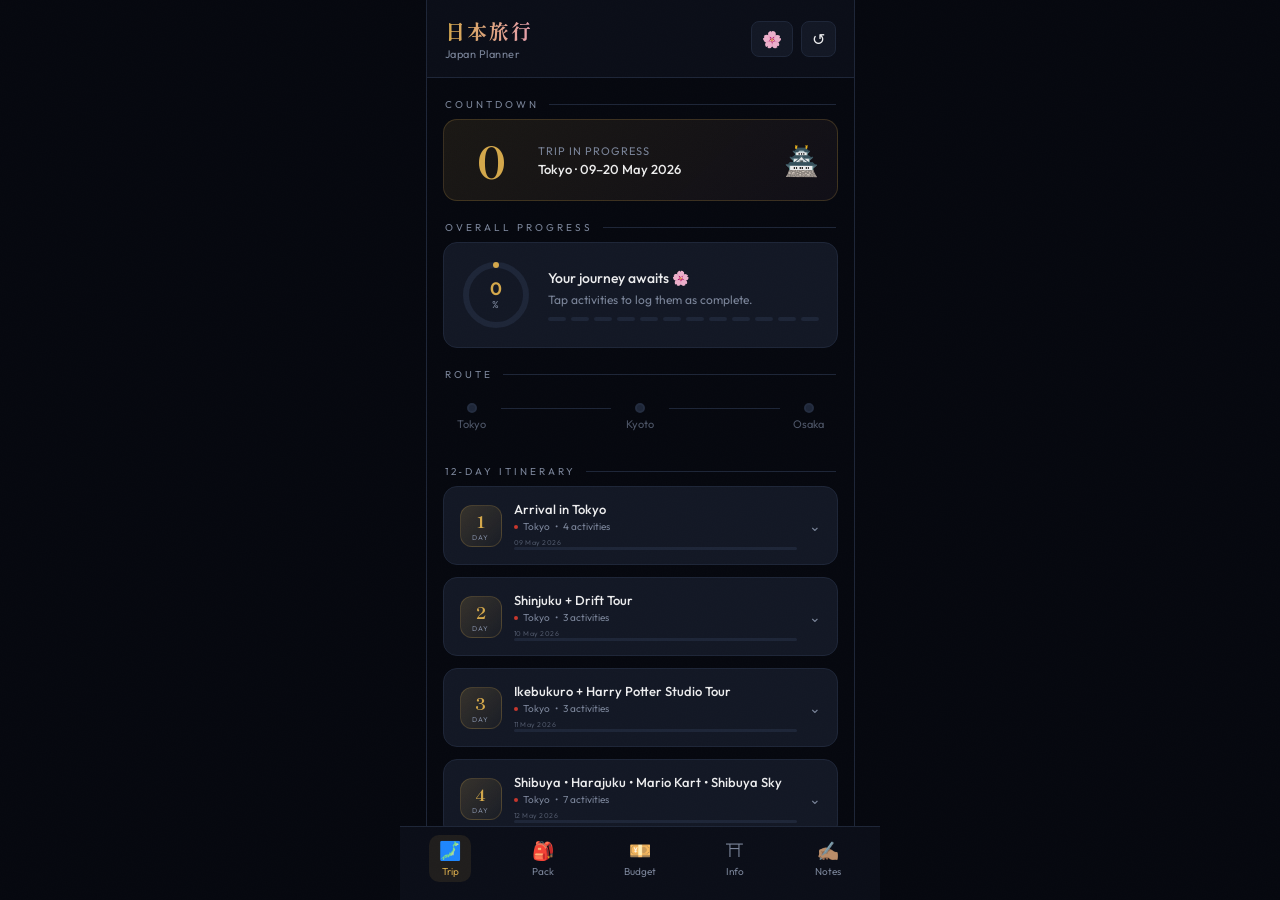
==== index.html @ 30b60173 "Update index.html" ====
<!DOCTYPE html>
<html lang="en">
<head>
  <meta charset="UTF-8">

  <!-- Viewport -->
  <meta name="viewport" content="width=device-width, initial-scale=1, maximum-scale=1, user-scalable=no">

  <!-- Theme -->
  <meta name="theme-color" content="#06080f">

  <!-- iOS PWA -->
  <meta name="apple-mobile-web-app-capable" content="yes">
  <meta name="apple-mobile-web-app-status-bar-style" content="black-translucent">
  <meta name="apple-mobile-web-app-title" content="Japan'26">

  <!-- Title -->
  <title>Japan'26</title>

  <!-- Manifest -->
  <link rel="manifest" href="manifest.json">

  <!-- iOS Home Screen Icon -->
<link rel="apple-touch-icon" href="apple-touch-icon.png">
<link rel="apple-touch-icon" sizes="180x180" href="apple-touch-icon.png">


  <!-- Fonts -->
  <link rel="preconnect" href="https://fonts.googleapis.com">
  <link rel="preconnect" href="https://fonts.gstatic.com" crossorigin>
  <link href="https://fonts.googleapis.com/css2?family=Shippori+Mincho+B1:wght@400;700;800&family=Outfit:wght@300;400;500;600&display=swap" rel="stylesheet">

  <!-- Styles -->
  <link rel="stylesheet" href="style.css">
</head>

<body>

  <!-- Offline Badge -->
  <div id="offbadge">✈ Offline</div>

  <!-- Toast -->
  <div id="toast"></div>

  <!-- SPLASH SCREEN -->
  <div id="splash">
    <svg class="splash-kamon" viewBox="0 0 100 100">
      <g opacity=".9">
        <!-- 16 rotating petals -->
        <ellipse cx="50" cy="22" rx="4.5" ry="11" fill="#d4a84b" transform="rotate(0 50 50)"/>
        <ellipse cx="50" cy="22" rx="4.5" ry="11" fill="#d4a84b" transform="rotate(22.5 50 50)"/>
        <ellipse cx="50" cy="22" rx="4.5" ry="11" fill="#d4a84b" transform="rotate(45 50 50)"/>
        <ellipse cx="50" cy="22" rx="4.5" ry="11" fill="#d4a84b" transform="rotate(67.5 50 50)"/>
        <ellipse cx="50" cy="22" rx="4.5" ry="11" fill="#d4a84b" transform="rotate(90 50 50)"/>
        <ellipse cx="50" cy="22" rx="4.5" ry="11" fill="#d4a84b" transform="rotate(112.5 50 50)"/>
        <ellipse cx="50" cy="22" rx="4.5" ry="11" fill="#d4a84b" transform="rotate(135 50 50)"/>
        <ellipse cx="50" cy="22" rx="4.5" ry="11" fill="#d4a84b" transform="rotate(157.5 50 50)"/>
        <ellipse cx="50" cy="22" rx="4.5" ry="11" fill="#d4a84b" transform="rotate(180 50 50)"/>
        <ellipse cx="50" cy="22" rx="4.5" ry="11" fill="#d4a84b" transform="rotate(202.5 50 50)"/>
        <ellipse cx="50" cy="22" rx="4.5" ry="11" fill="#d4a84b" transform="rotate(225 50 50)"/>
        <ellipse cx="50" cy="22" rx="4.5" ry="11" fill="#d4a84b" transform="rotate(247.5 50 50)"/>
        <ellipse cx="50" cy="22" rx="4.5" ry="11" fill="#d4a84b" transform="rotate(270 50 50)"/>
        <ellipse cx="50" cy="22" rx="4.5" ry="11" fill="#d4a84b" transform="rotate(292.5 50 50)"/>
        <ellipse cx="50" cy="22" rx="4.5" ry="11" fill="#d4a84b" transform="rotate(315 50 50)"/>
        <ellipse cx="50" cy="22" rx="4.5" ry="11" fill="#d4a84b" transform="rotate(337.5 50 50)"/>
      </g>
      <circle cx="50" cy="50" r="8" fill="#d4a84b"/>
      <circle cx="50" cy="50" r="44" fill="none" stroke="#d4a84b" stroke-width="1" opacity=".25"/>
    </svg>

    <div class="splash-title">日本旅行</div>
    <div class="splash-sub">Japan Travel Planner</div>

    <div class="splash-dots">
      <div class="splash-dot"></div>
      <div class="splash-dot"></div>
      <div class="splash-dot"></div>
    </div>
  </div>

  <!-- APP WRAPPER -->
  <div id="app">

    <!-- HEADER -->
    <div class="hdr">
      <div class="hdr-brand">
        <div class="hdr-jp">日本旅行</div>
        <div class="hdr-sub" id="hdr-sub">Japan Planner</div>
      </div>

      <div class="hdr-right">
        <div class="ibtn" id="petal-btn">🌸</div>
        <div class="ibtn" id="reset-btn">↺</div>
      </div>
    </div>

    <!-- INSTALL BANNER -->
    <div id="install-banner">
      <span style="font-size:22px">📲</span>
      <p><strong>Install as App</strong><br>Offline access on your trip — no signal needed</p>
      <button class="inst-btn" id="install-btn">Add</button>
    </div>

    <!-- TRIP VIEW -->
    <div class="view active" id="view-trip">

      <div class="slabel">Countdown</div>
      <div class="countdown" id="countdown-card">
        <div class="cd-num" id="cd-num">—</div>
        <div class="cd-info">
          <div class="cd-label" id="cd-label">Days to go</div>
          <div class="cd-date" id="cd-date">Tokyo · 09–20 May 2026</div>
        </div>
        <div class="cd-icon">🏯</div>
      </div>

      <div class="slabel">Overall Progress</div>
      <div class="progress-wrap">
        <div class="ring-wrap">
          <svg width="68" height="68" viewBox="0 0 68 68">
            <circle class="trk" cx="34" cy="34" r="30"/>
            <circle class="fll" id="ring-fill" cx="34" cy="34" r="30"/>
          </svg>
          <div class="ring-label">
            <div class="ring-pct" id="ring-pct">0</div>
            <div class="ring-unit">%</div>
          </div>
        </div>

        <div class="prog-info">
          <div class="prog-title" id="prog-title">Your journey awaits 🌸</div>
          <div class="prog-sub" id="prog-sub">Tap activities to log them as complete.</div>
          <div class="day-dots" id="day-dots"></div>
        </div>
      </div>

      <div class="slabel">Route</div>
      <div class="route-bar" id="route-bar"></div>

      <div class="slabel">12‑Day Itinerary</div>
      <div id="days-container"></div>
      <div class="scroll-end">· · ·</div>
    </div>

    <!-- DAY VIEW -->
    <div class="view" id="view-day">
      <div class="slabel">Day Details</div>
      <div id="day-header"></div>
      <div id="day-items"></div>
      <div class="scroll-end">· · ·</div>
    </div>

    <!-- PACKING VIEW -->
    <div class="view" id="view-pack">
      <div class="slabel">Packing List</div>
      <div class="pack-wrap" id="pack-container"></div>
      <div class="scroll-end">· · ·</div>
    </div>

    <!-- BUDGET VIEW -->
    <div class="view" id="view-budget">
      <div class="slabel">Trip Budget</div>

      <div class="budget-card">
        <div class="budget-title">Total Spent</div>
        <div class="budget-amount">
          <div class="budget-sym">¥</div>
          <div class="budget-val" id="budget-total">0</div>
          <div class="budget-cur">JPY</div>
        </div>

        <div class="budget-bar-wrap">
          <div class="budget-bar-label">
            <span id="budget-gbp">£0</span>
            <span id="budget-limit-label">of ¥200,000 budget</span>
          </div>
          <div class="budget-bar">
            <div class="budget-fill" id="budget-fill"></div>
          </div>
        </div>
      </div>

      <div class="slabel">Add Expense</div>
      <div class="budget-card">
        <div class="budget-cats" id="budget-cats"></div>

        <div class="budget-add">
          <div class="budget-input-row">
            <input class="budget-input" id="budget-desc" placeholder="What did you buy?">
            <input class="budget-input" id="budget-amt" type="number" placeholder="¥">
          </div>

          <button class="budget-add-btn" id="budget-add-btn">Add</button>
        </div>
      </div>

      <div class="slabel">Expenses</div>
      <div class="budget-card">
        <div class="budget-entries" id="budget-entries">
          <div style="font-size:12px;color:var(--mist);text-align:center;padding:20px 0">
            No expenses yet. Start logging!
          </div>
        </div>
      </div>

      <div class="scroll-end">· · ·</div>
    </div>

    <!-- INFO VIEW -->
    <div class="view" id="view-info">
      <div class="slabel">Useful Info</div>
      <div class="info-grid" id="info-grid"></div>

      <div class="slabel">Travel Tips</div>
      <div class="tips-list" id="tips-list"></div>

      <div class="slabel">Useful Phrases</div>
      <div class="phrases-container" id="phrases-container"></div>

      <div class="scroll-end">· · ·</div>
    </div>

    <!-- NOTES VIEW -->
    <div class="view" id="view-notes">
      <div class="slabel">Travel Notes</div>

      <div class="notes-card">
        <div class="notes-hdr">
          <span>✍🏽 Saved automatically</span>
          <span class="notes-saved" id="notes-saved">Saved ✓</span>
        </div>

        <textarea
          class="notes-input"
          id="notes-ta"
          placeholder="Confirmation codes, reminders, phrases…

e.g. Hotel: Akasaka — code #XXXX
Departure: 08 May, Haneda → Tokyo
Return: 20 May, KIX 09:30"
        ></textarea>
      </div>

      <div class="scroll-end">· · ·</div>
    </div>

  </div>

  <!-- BOTTOM NAV -->
  <nav class="bnav" id="bnav">
    <button class="bntab active" data-view="trip"><span class="bni">🗾</span>Trip</button>
    <button class="bntab" data-view="pack"><span class="bni">🎒</span>Pack</button>
    <button class="bntab" data-view="budget"><span class="bni">💴</span>Budget</button>
    <button class="bntab" data-view="info"><span class="bni">⛩</span>Info</button>
    <button class="bntab" data-view="notes"><span class="bni">✍🏽</span>Notes</button>
  </nav>

  <!-- MAIN SCRIPT -->
  <script src="script.js"></script>

  <!-- SERVICE WORKER -->
  <script>
    if ('serviceWorker' in navigator) {
      navigator.serviceWorker.register('sw.js').catch(()=>{});
    }
  </script>

</body>
</html>
---- style.css ----
/* =========================================================
   JAPAN'26 — STYLES
   ========================================================= */

/* ── FONTS ── */
@import url('https://fonts.googleapis.com/css2?family=Shippori+Mincho+B1:wght@400;700;800&family=Outfit:wght@300;400;500;600&display=swap');

/* ── TOKENS ── */
:root {
  --ink:    #06080f;
  --ink2:   #0b0e18;
  --card:   #0f1420;
  --card2:  #131825;
  --lift:   #1a2035;
  --line:   #1e2638;
  --lineb:  #242d40;

  --gold:   #d4a84b;
  --gold2:  #b98c33;
  --goldf:  #e8c47a;

  --mist:   #7a8499;
  --fog:    #4e5668;
  --snow:   rgba(255,255,255,0.92);

  --teal:   #2dd4a0;
  --seal:   #c8372d;
  --bloom:  #e8a0b0;

  --radius: 14px;
  --rsm:    8px;

  --jp:  'Shippori Mincho B1', serif;
  --ui:  'Outfit', sans-serif;
}

/* ── RESET ── */
*, *::before, *::after { box-sizing: border-box; margin: 0; padding: 0; }
html { height: 100%; }

body {
  height: 100%;
  display: flex;
  flex-direction: column;
  background: var(--ink);
  color: var(--snow);
  font-family: var(--ui);
  -webkit-font-smoothing: antialiased;
  -webkit-tap-highlight-color: transparent;
  /* NOTE: no overflow:hidden here — that was killing scroll */
}

/* ── GRAIN ── */
body::after {
  content: '';
  position: fixed; inset: 0; z-index: 9990; pointer-events: none;
  background: url("data:image/svg+xml,%3Csvg xmlns='http://www.w3.org/2000/svg' width='200' height='200'%3E%3Cfilter id='n'%3E%3CfeTurbulence type='fractalNoise' baseFrequency='0.8' numOctaves='4' stitchTiles='stitch'/%3E%3C/filter%3E%3Crect width='200' height='200' filter='url(%23n)' opacity='0.03'/%3E%3C/svg%3E");
  opacity: 0.4;
}

/* ── APP WRAPPER ── */
#app {
  flex: 1;
  overflow-y: auto;
  overflow-x: hidden;
  -webkit-overflow-scrolling: touch;
  overscroll-behavior-y: contain;
  padding-bottom: 84px;
  position: relative;
}
#app::-webkit-scrollbar { display: none; }

/* ── VIEWS ── */
.view { display: none; }
.view.active {
  display: block;
  animation: fadeUp 0.25s ease both;
}
@keyframes fadeUp {
  from { opacity: 0; transform: translateY(6px); }
  to   { opacity: 1; transform: translateY(0); }
}

/* ── OFFLINE BADGE ── */
#offbadge {
  position: fixed; top: 12px; right: 12px; z-index: 9999;
  background: var(--seal); padding: 5px 11px;
  border-radius: var(--rsm); font-size: 11px; letter-spacing: 0.5px;
  display: none;
}
body.offline #offbadge { display: block; }

/* ── TOAST ── */
#toast {
  position: fixed; bottom: 94px; left: 50%;
  transform: translateX(-50%) translateY(14px);
  background: var(--lift); border: 1px solid var(--lineb);
  padding: 10px 18px; border-radius: 10px;
  font-size: 13px; opacity: 0;
  transition: 0.3s ease; z-index: 9998;
  pointer-events: none; white-space: nowrap;
}
#toast.show { opacity: 1; transform: translateX(-50%) translateY(0); }

/* ── SPLASH ── */
#splash {
  position: fixed; inset: 0; background: var(--ink);
  display: flex; flex-direction: column;
  align-items: center; justify-content: center;
  z-index: 99999;
  animation: splashFade 0.6s ease forwards;
  animation-delay: 1.8s;
}
@keyframes splashFade { to { opacity: 0; visibility: hidden; pointer-events: none; } }

.splash-kamon {
  width: 90px; height: 90px;
  animation: spin 6s linear infinite;
  margin-bottom: 22px;
}
@keyframes spin { to { transform: rotate(360deg); } }

.splash-title {
  font-family: var(--jp); font-size: 28px; font-weight: 800;
  letter-spacing: 4px; margin-bottom: 6px;
  background: linear-gradient(135deg, var(--gold), #fff 55%, var(--bloom));
  -webkit-background-clip: text; -webkit-text-fill-color: transparent; background-clip: text;
}
.splash-sub { font-size: 13px; color: var(--mist); margin-bottom: 22px; letter-spacing: 1px; }
.splash-dots { display: flex; gap: 7px; }
.splash-dot {
  width: 7px; height: 7px; background: var(--gold);
  border-radius: 50%; opacity: 0.3;
  animation: blink 1.4s ease-in-out infinite;
}
.splash-dot:nth-child(2) { animation-delay: 0.2s; }
.splash-dot:nth-child(3) { animation-delay: 0.4s; }
@keyframes blink { 0%,100%{opacity:0.25} 50%{opacity:1} }

/* ── HEADER ── */
.hdr {
  display: flex; justify-content: space-between; align-items: center;
  padding: 16px 18px;
  background: var(--ink2); border-bottom: 1px solid var(--line);
  position: sticky; top: 0; z-index: 50;
}
.hdr-brand { display: flex; flex-direction: column; gap: 2px; }
.hdr-jp {
  font-family: var(--jp); font-size: 20px; font-weight: 800; letter-spacing: 2px;
  background: linear-gradient(90deg, var(--gold), var(--bloom));
  -webkit-background-clip: text; -webkit-text-fill-color: transparent; background-clip: text;
}
.hdr-sub { font-size: 11px; color: var(--mist); letter-spacing: 0.5px; }
.hdr-right { display: flex; gap: 8px; }
.ibtn {
  background: var(--card2); border: 1px solid var(--line);
  padding: 7px 10px; border-radius: var(--rsm);
  font-size: 16px; cursor: pointer; transition: all 0.18s;
  user-select: none; -webkit-user-select: none;
}
.ibtn:active { transform: scale(0.9); background: var(--lift); }

/* ── INSTALL BANNER ── */
#install-banner {
  display: none; background: var(--card2);
  border-bottom: 1px solid var(--line);
  padding: 12px 16px; align-items: center; gap: 12px;
}
#install-banner.vis { display: flex; }
#install-banner p { flex: 1; font-size: 12px; line-height: 1.5; color: var(--mist); }
#install-banner strong { color: var(--goldf); }
.inst-btn {
  background: var(--gold); border: none;
  padding: 8px 14px; border-radius: var(--rsm);
  font-size: 13px; font-weight: 600; color: #000;
  cursor: pointer; flex-shrink: 0; font-family: var(--ui);
}

/* ── SECTION LABELS ── */
.slabel {
  font-size: 10px; color: var(--mist);
  padding: 20px 18px 8px;
  text-transform: uppercase; letter-spacing: 3px;
  display: flex; align-items: center; gap: 10px;
}
.slabel::after { content: ''; flex: 1; height: 1px; background: var(--line); }


/* ── COUNTDOWN ── */
.countdown {
  background: linear-gradient(135deg, rgba(212,168,75,0.1), rgba(232,160,176,0.05));
  margin: 0 16px; padding: 18px;
  border-radius: var(--radius); border: 1px solid rgba(212,168,75,0.2);
  display: flex; align-items: center; gap: 16px;
}
.cd-num {
  font-family: var(--jp); font-size: 44px; font-weight: 800;
  color: var(--gold); line-height: 1; min-width: 60px; text-align: center;
}
.cd-info { flex: 1; }
.cd-label { font-size: 11px; color: var(--mist); letter-spacing: 1px; text-transform: uppercase; margin-bottom: 3px; }
.cd-date { font-size: 13px; font-weight: 500; }
.cd-sub { font-size: 11px; color: var(--mist); margin-top: 3px; }
.cd-icon { font-size: 28px; flex-shrink: 0; }

/* ── PROGRESS RING ── */
.progress-wrap {
  background: var(--card2); margin: 0 16px;
  padding: 18px; border-radius: var(--radius);
  border: 1px solid var(--line); display: flex; gap: 18px; align-items: center;
}
.ring-wrap { position: relative; width: 68px; height: 68px; flex-shrink: 0; }
.trk { fill: none; stroke: var(--line); stroke-width: 6; }
.fll {
  fill: none; stroke: var(--gold); stroke-width: 6; stroke-linecap: round;
  transform: rotate(-90deg); transform-origin: 50% 50%;
  stroke-dasharray: calc(2 * 3.1416 * 30);
  stroke-dashoffset: calc(2 * 3.1416 * 30);
  transition: stroke-dashoffset 0.5s ease;
}
.ring-label {
  position: absolute; inset: 0; display: flex; flex-direction: column;
  align-items: center; justify-content: center;
}
.ring-pct { font-size: 18px; font-weight: 600; color: var(--gold); line-height: 1; }
.ring-unit { font-size: 10px; color: var(--mist); }
.prog-info { flex: 1; min-width: 0; }
.prog-title { font-size: 14px; font-weight: 500; margin-bottom: 4px; }
.prog-sub { font-size: 12px; color: var(--mist); line-height: 1.5; margin-bottom: 8px; }
.day-dots { display: flex; gap: 5px; flex-wrap: wrap; }
.day-dot {
  width: 18px; height: 4px; border-radius: 3px;
  background: var(--line); transition: background 0.3s;
}
.day-dot.partial { background: var(--gold2); }
.day-dot.full    { background: var(--teal); }

/* ── ROUTE BAR ── */
.route-bar {
  margin: 0 16px; padding: 14px 0;
  display: flex; align-items: center; gap: 0;
  overflow-x: auto;
}
.route-bar::-webkit-scrollbar { display: none; }
.route-city {
  display: flex; flex-direction: column; align-items: center;
  min-width: 58px; gap: 4px;
}
.rc-dot {
  width: 10px; height: 10px; border-radius: 50%;
  background: var(--line); border: 2px solid var(--lineb);
  transition: all 0.3s;
}
.active-city .rc-dot { background: var(--gold); border-color: var(--gold); box-shadow: 0 0 8px rgba(212,168,75,0.5); }
.active-city .rc-name { color: var(--gold); }
.rc-name { font-size: 11px; color: var(--fog); transition: color 0.3s; white-space: nowrap; }
.route-line { flex: 1; min-width: 24px; height: 1px; background: var(--line); margin-bottom: 18px; }

/* ── DAY CARDS ── */
#days-container { padding: 0 16px; }

.day-card {
  background: var(--card2); border-radius: var(--radius);
  border: 1px solid var(--line); margin-bottom: 12px; overflow: hidden;
  transition: border-color 0.3s;
}
.day-card.completed { border-color: rgba(45,212,160,0.35); }

.dc-hdr {
  padding: 14px 16px; display: flex; align-items: center; gap: 12px;
  cursor: pointer; user-select: none; -webkit-user-select: none;
}
.dc-hdr:active { background: var(--lift); }

.dc-date {
  font-size: 7px;
  color: var(--fog);
  margin-top: 2px;
  letter-spacing: 0.5px;
}

.dc-num {
  width: 42px; height: 42px; border-radius: 12px; flex-shrink: 0;
  background: linear-gradient(135deg, rgba(212,168,75,0.18), rgba(212,168,75,0.04));
  border: 1px solid rgba(212,168,75,0.2);
  display: flex; flex-direction: column; align-items: center; justify-content: center;
  font-family: var(--jp); font-size: 16px; font-weight: 800; color: var(--gold);
}
.dc-num-sub { font-family: var(--ui); font-size: 7px; letter-spacing: 1px; color: var(--mist); font-weight: 400; }
.dc-info { flex: 1; min-width: 0; }
.dc-title { font-size: 13px; font-weight: 500; margin-bottom: 3px; overflow: hidden; text-overflow: ellipsis; white-space: nowrap; }
.dc-meta { display: flex; align-items: center; gap: 5px; font-size: 10px; color: var(--mist); margin-bottom: 5px; }
.dc-city-dot { width: 4px; height: 4px; border-radius: 50%; background: var(--seal); flex-shrink: 0; }
.dc-progress { height: 3px; background: var(--line); border-radius: 2px; overflow: hidden; }
.dc-progress-fill { height: 100%; background: var(--gold); border-radius: 2px; transition: width 0.4s ease; width: 0; }
.dc-chevron {
  font-size: 14px; color: var(--mist); flex-shrink: 0;
  transition: transform 0.3s; font-style: normal;
}
.day-card.day-open .dc-chevron { transform: rotate(180deg); }

/* Grid accordion — reliable cross-browser */
.dc-body {
  display: grid; grid-template-rows: 0fr;
  transition: grid-template-rows 0.32s cubic-bezier(0.4, 0, 0.2, 1);
}
.day-card.day-open .dc-body { grid-template-rows: 1fr; }
.dc-body-inner { overflow: hidden; }

.activities { padding: 0 16px 14px; display: flex; flex-direction: column; gap: 8px; }
.act-divider { height: 1px; background: var(--line); margin: 0 0 4px; }

/* ── ACTIVITY ITEMS ── */
.act {
  display: flex; align-items: flex-start; gap: 10px;
  padding: 10px 12px; border-radius: 10px;
  background: rgba(255,255,255,0.025); border: 1px solid transparent;
  cursor: pointer; transition: background 0.2s, border-color 0.2s;
  user-select: none; -webkit-user-select: none;
}
.act:active { transform: scale(0.98); }
.act.done { background: rgba(45,212,160,0.05); border-color: rgba(45,212,160,0.15); }

.act-chk {
  width: 20px; height: 20px; border-radius: 6px; flex-shrink: 0; margin-top: 1px;
  border: 1.5px solid rgba(255,255,255,0.15);
  display: flex; align-items: center; justify-content: center;
  font-size: 11px; color: transparent; transition: all 0.2s;
}
.act.done .act-chk { background: var(--teal); border-color: var(--teal); color: #fff; }

.act-body { flex: 1; min-width: 0; }
.act-name { font-size: 13px; font-weight: 400; line-height: 1.4; transition: color 0.2s; }
.act-time { font-size: 10px; color: var(--gold); letter-spacing: 0.5px; margin-bottom: 3px; font-weight: 500; }
.act.done .act-name { color: var(--mist); text-decoration: line-through; text-decoration-color: rgba(255,255,255,0.2); }
.act-tags { display: flex; gap: 4px; margin-top: 4px; flex-wrap: wrap; }
.act-tag {
  font-size: 9px; padding: 2px 6px; border-radius: 5px; letter-spacing: 0.3px; font-weight: 400;
}
/* Tag colours by type */
.tag-food,  .tag-halal { background: rgba(232,160,176,0.14); color: var(--bloom); }
.tag-travel              { background: rgba(45,212,160,0.1);  color: var(--teal); }
.tag-fun, .tag-experience{ background: rgba(120,140,255,0.12);color: #a0aaff; }
.tag-shop                { background: rgba(212,168,75,0.12); color: var(--gold); }
.tag-walk, .tag-view     { background: rgba(100,180,255,0.1); color: #90c8ff; }
.tag-rest                { background: rgba(255,255,255,0.07);color: var(--mist); }

.tag-halal,
.tag-hala {
  background: #4a6a6a;
}

.tag-misc {
  background: var(--line);
}

/* ── PACKING LIST ── */
.pack-wrap { padding: 0 16px; }
.pack-cat { margin-bottom: 14px; }
.pack-cat-hdr {
  display: flex; align-items: center; justify-content: space-between;
  font-size: 10px; color: var(--mist); letter-spacing: 2px;
  text-transform: uppercase; margin-bottom: 8px;
}
.pack-cat-left { display: flex; align-items: center; gap: 6px; }
.pack-pct { font-size: 10px; color: var(--gold); font-weight: 500; }
.pack-items-list { display: flex; flex-direction: column; gap: 6px; }

.pack-item {
  background: var(--card2); border: 1px solid var(--line);
  border-radius: 12px; padding: 12px 13px;
  display: flex; align-items: center; gap: 10px;
  cursor: pointer; transition: all 0.2s;
  user-select: none; -webkit-user-select: none;
}
.pack-item:active { transform: scale(0.98); }
.pack-item.done { background: rgba(45,212,160,0.04); border-color: rgba(45,212,160,0.2); }

.pack-check {
  width: 20px; height: 20px; border-radius: 6px; flex-shrink: 0;
  border: 1.5px solid rgba(255,255,255,0.15);
  display: flex; align-items: center; justify-content: center;
  font-size: 11px; color: transparent; transition: all 0.2s;
}
.pack-item.done .pack-check { background: var(--teal); border-color: var(--teal); color: #fff; }
.pack-name { flex: 1; font-size: 13px; transition: color 0.2s; }
.pack-item.done .pack-name { color: var(--mist); text-decoration: line-through; text-decoration-color: rgba(255,255,255,0.2); }
.pack-badge {
  font-size: 9px; padding: 2px 6px; border-radius: 5px;
  text-transform: uppercase; letter-spacing: 0.5px; flex-shrink: 0;
}
.badge-must { background: rgba(200,55,45,0.2); color: #f08080; }
.badge-opt  { background: rgba(255,255,255,0.06); color: var(--fog); }

/* ── BUDGET ── */
.budget-card {
  background: var(--card2); margin: 0 16px 12px;
  padding: 16px; border-radius: var(--radius); border: 1px solid var(--line);
}
.budget-title { font-size: 11px; color: var(--mist); letter-spacing: 2px; text-transform: uppercase; margin-bottom: 10px; }
.budget-amount { display: flex; align-items: baseline; gap: 4px; margin-bottom: 12px; }
.budget-sym { font-size: 18px; color: var(--gold); }
.budget-val { font-family: var(--jp); font-size: 34px; font-weight: 800; line-height: 1; color: var(--snow); }
.budget-cur { font-size: 11px; color: var(--mist); align-self: flex-end; padding-bottom: 4px; }
.budget-bar-wrap { margin-top: 4px; }
.budget-bar-label { display: flex; justify-content: space-between; font-size: 11px; color: var(--mist); margin-bottom: 6px; }
.budget-bar { height: 6px; background: var(--line); border-radius: 4px; overflow: hidden; }
.budget-fill { height: 100%; background: linear-gradient(90deg, var(--gold), var(--bloom)); width: 0; transition: width 0.4s ease; }

/* Budget split row */
.budget-split { display: flex; gap: 10px; margin-bottom: 10px; }
.budget-split-box {
  flex: 1; background: var(--card); border: 1px solid var(--line);
  border-radius: 10px; padding: 10px 12px;
}
.bsb-label { font-size: 9px; color: var(--mist); letter-spacing: 1px; text-transform: uppercase; margin-bottom: 3px; }
.bsb-val { font-size: 16px; font-weight: 600; color: var(--snow); }

.budget-cats { display: flex; flex-wrap: wrap; gap: 6px; margin-bottom: 12px; }
.budget-cat {
  display: flex; align-items: center; gap: 5px;
  padding: 6px 10px; background: var(--card); border: 1px solid var(--line);
  border-radius: 8px; font-size: 12px; cursor: pointer; transition: all 0.2s;
  user-select: none;
}
.budget-cat.active { background: rgba(212,168,75,0.15); border-color: rgba(212,168,75,0.4); color: var(--gold); }
.budget-cat:active { transform: scale(0.95); }

.budget-input-row { display: flex; gap: 8px; margin-bottom: 10px; }
.budget-input {
  flex: 1; padding: 10px 12px; border-radius: 9px;
  border: 1px solid var(--line); background: var(--card);
  font-size: 13px; color: var(--snow); font-family: var(--ui); outline: none;
  transition: border-color 0.2s;
}
.budget-input:focus { border-color: var(--gold); }
.budget-input::placeholder { color: var(--fog); }
#budget-amt { max-width: 90px; }
.budget-add-btn {
  width: 100%; padding: 12px; background: var(--gold); color: #000;
  border: none; border-radius: 10px; font-size: 14px; font-weight: 600;
  font-family: var(--ui); cursor: pointer; transition: all 0.2s;
}
.budget-add-btn:active { transform: scale(0.97); background: var(--gold2); }

.budget-entries { display: flex; flex-direction: column; gap: 8px; }
.budget-entry {
  display: flex; justify-content: space-between; align-items: center;
  background: var(--card); padding: 11px 12px;
  border-radius: 10px; border: 1px solid var(--line);
}
.budget-entry-left { display: flex; align-items: center; gap: 8px; }
.budget-entry-ico { font-size: 16px; }
.budget-entry-desc { font-size: 13px; color: var(--snow); }
.budget-entry-cat { font-size: 10px; color: var(--mist); }
.budget-entry-amt { font-size: 14px; font-weight: 600; color: var(--snow); font-family: var(--jp); }
.budget-entry-right {
  display: flex;
  align-items: center;
  gap: 8px;
}

.budget-entry-gbp {
  font-size: 11px;
  color: var(--mist);
  margin-top: 2px;
}

.budget-del {
  font-size: 16px;
  cursor: pointer;
  color: var(--fog);
  padding: 4px 6px;
  border-radius: 6px;
  transition: all 0.2s;
}

.budget-del:hover {
  color: var(--seal);
  background: rgba(200,55,45,0.15);
}

.budget-del:active {
  transform: scale(0.85);
}

/* ── INFO GRID ── */
.info-grid {
  padding: 0 16px;
  display: grid; grid-template-columns: 1fr 1fr; gap: 10px;
  margin-bottom: 4px;
}
.info-card {
  background: var(--card2); padding: 14px;
  border-radius: var(--radius); border: 1px solid var(--line);
  display: flex; flex-direction: column; gap: 4px;
}
.info-ico { font-size: 20px; }
.info-val { font-size: 13px; font-weight: 500; }
.info-lbl { font-size: 9px; letter-spacing: 1px; text-transform: uppercase; color: var(--mist); }

/* ── TIPS ── */
.tips-list { padding: 0 16px; display: flex; flex-direction: column; gap: 8px; }
.tip {
  background: var(--card2); padding: 13px 14px;
  border-radius: var(--radius); border: 1px solid var(--line);
  display: flex; gap: 10px; align-items: flex-start;
}
.tip-num {
  font-family: var(--jp); font-size: 14px; font-weight: 800;
  color: var(--gold); flex-shrink: 0; margin-top: 1px;
}
.tip-text { font-size: 12.5px; line-height: 1.55; color: var(--snow); }

/* ── PHRASES ── */
#phrases-container { padding: 0 16px; display: flex; flex-direction: column; gap: 8px; }
.phrase {
  background: var(--card2); padding: 14px;
  border-radius: var(--radius); border: 1px solid var(--line);
  cursor: pointer; transition: all 0.2s;
  user-select: none;
}
.phrase:active { transform: scale(0.98); background: var(--lift); }
.phrase-jp { font-family: var(--jp); font-size: 16px; font-weight: 700; color: var(--gold); margin-bottom: 3px; }
.phrase-romaji { font-size: 11px; color: var(--mist); margin-bottom: 2px; }
.phrase-en { font-size: 12.5px; color: var(--snow); }
.phrase-copied { font-size: 10px; color: var(--teal); display: none; margin-top: 4px; letter-spacing: 0.5px; }

/* ── NOTES ── */
.notes-card {
  background: var(--card2); margin: 0 16px;
  border-radius: var(--radius); border: 1px solid var(--line);
  overflow: hidden;
}
.notes-hdr {
  display: flex; justify-content: space-between; align-items: center;
  padding: 12px 14px; font-size: 11px; color: var(--mist);
  border-bottom: 1px solid var(--line); letter-spacing: 0.5px;
}
.notes-saved { opacity: 0; transition: opacity 0.3s; font-size: 10px; color: var(--teal); letter-spacing: 1px; }
.notes-saved.show { opacity: 1; }
.notes-input {
  width: 100%; min-height: 260px;
  background: transparent; border: none; outline: none;
  padding: 14px; color: var(--snow); font-family: var(--ui);
  font-size: 13.5px; line-height: 1.7; resize: none;
}
.notes-input::placeholder { color: var(--fog); }

/* ── BOTTOM NAV ── */
.bnav {
  position: fixed; bottom: 0; left: 0; right: 0;
  background: var(--ink2); border-top: 1px solid var(--line);
  display: flex; justify-content: space-around;
  padding: 8px 4px 18px; z-index: 100;
}
.bntab {
  background: none; border: none; color: var(--mist);
  font-size: 10px; font-family: var(--ui);
  display: flex; flex-direction: column; align-items: center;
  gap: 3px; cursor: pointer; padding: 4px 10px;
  border-radius: 10px; transition: all 0.2s;
  user-select: none; -webkit-user-select: none;
}
.bntab.active { color: var(--gold); background: rgba(212,168,75,0.1); }
.bntab:active { transform: scale(0.92); }
.bni { font-size: 18px; }

/* ── PETALS ── */
.petal {
  position: fixed;
  top: -20px;
  width: 14px;
  height: 22px;
  background: #ffd6e8;
  border-radius: 70% 70% 100% 100%;
  transform-origin: center;
  opacity: 0.9;
  pointer-events: none;
  animation: fall linear forwards;
  z-index: 2147483647;
}

@keyframes fall {
  to { transform: translateY(110vh) rotate(480deg); opacity: 0; }
}

/* ── SCROLL END ── */
.scroll-end { text-align: center; padding: 16px 0 36px; color: var(--fog); font-size: 16px; letter-spacing: 4px; }

/* ── DESKTOP CENTERING ── */
@media (min-width: 600px) {
  #app { max-width: 480px; margin: 0 auto; border-left: 1px solid var(--line); border-right: 1px solid var(--line); }
  .bnav { max-width: 480px; left: 50%; transform: translateX(-50%); }
}
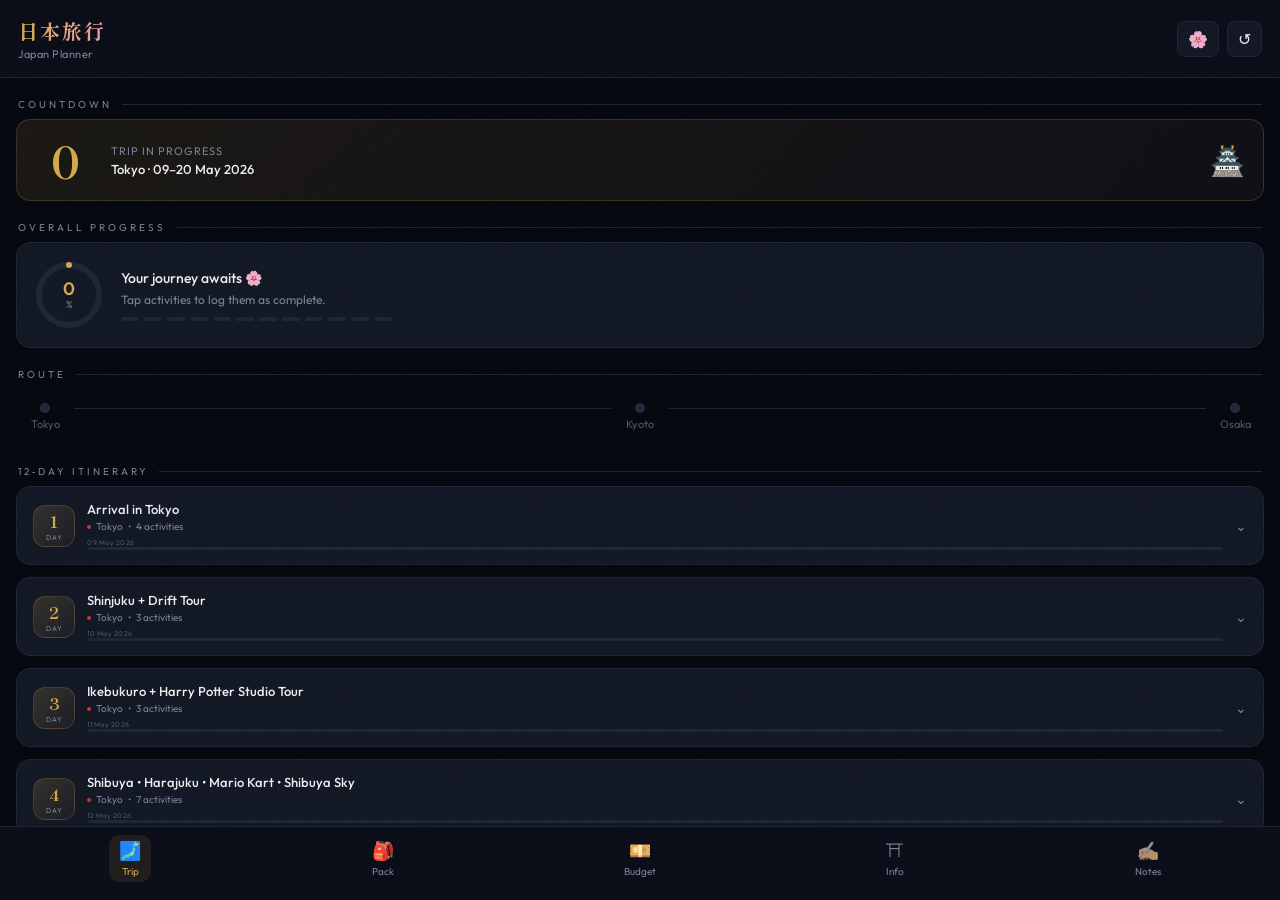
==== commit 0b580df7: "Update index.html" ====
--- a/index.html
+++ b/index.html
@@ -244,7 +244,34 @@
       <div class="scroll-end">· · ·</div>
     </div>
 
-  </div>
+  </div>
+  
+<!-- EDIT ITINERARY MODAL -->
+<div id="edit-modal" class="edit-modal">
+  <div class="edit-sheet">
+
+    <!-- HEADER -->
+    <div class="edit-header">
+      <div class="edit-title">Edit Itinerary</div>
+      <button class="edit-close" id="edit-close">✕</button>
+    </div>
+
+    <!-- BODY -->
+    <div class="edit-body">
+
+      <!-- Activities container -->
+      <div id="edit-activities"></div>
+
+      <!-- Add Activity -->
+      <button class="edit-add-btn" id="edit-add-btn">+ Add Activity</button>
+
+      <!-- Save -->
+      <button class="edit-save-btn" id="edit-save-btn">Save Changes</button>
+
+    </div>
+
+  </div>
+</div>
 
   <!-- BOTTOM NAV -->
   <nav class="bnav" id="bnav">
--- a/style.css
+++ b/style.css
@@ -568,22 +568,12 @@
 
 /* ── PETALS ── */
 .petal {
-  position: fixed;
-  top: -20px;
-  width: 14px;
-  height: 22px;
-  background: #ffd6e8;
-  border-radius: 70% 70% 100% 100%;
-  transform-origin: center;
-  opacity: 0.9;
-  pointer-events: none;
+  position: fixed; top: -30px; pointer-events: none; z-index: 9997;
+  font-size: 18px; opacity: 0.9;
   animation: fall linear forwards;
-  z-index: 2147483647;
-}
-
+}
 @keyframes fall {
   to { transform: translateY(110vh) rotate(480deg); opacity: 0; }
-}
 
 /* ── SCROLL END ── */
 .scroll-end { text-align: center; padding: 16px 0 36px; color: var(--fog); font-size: 16px; letter-spacing: 4px; }
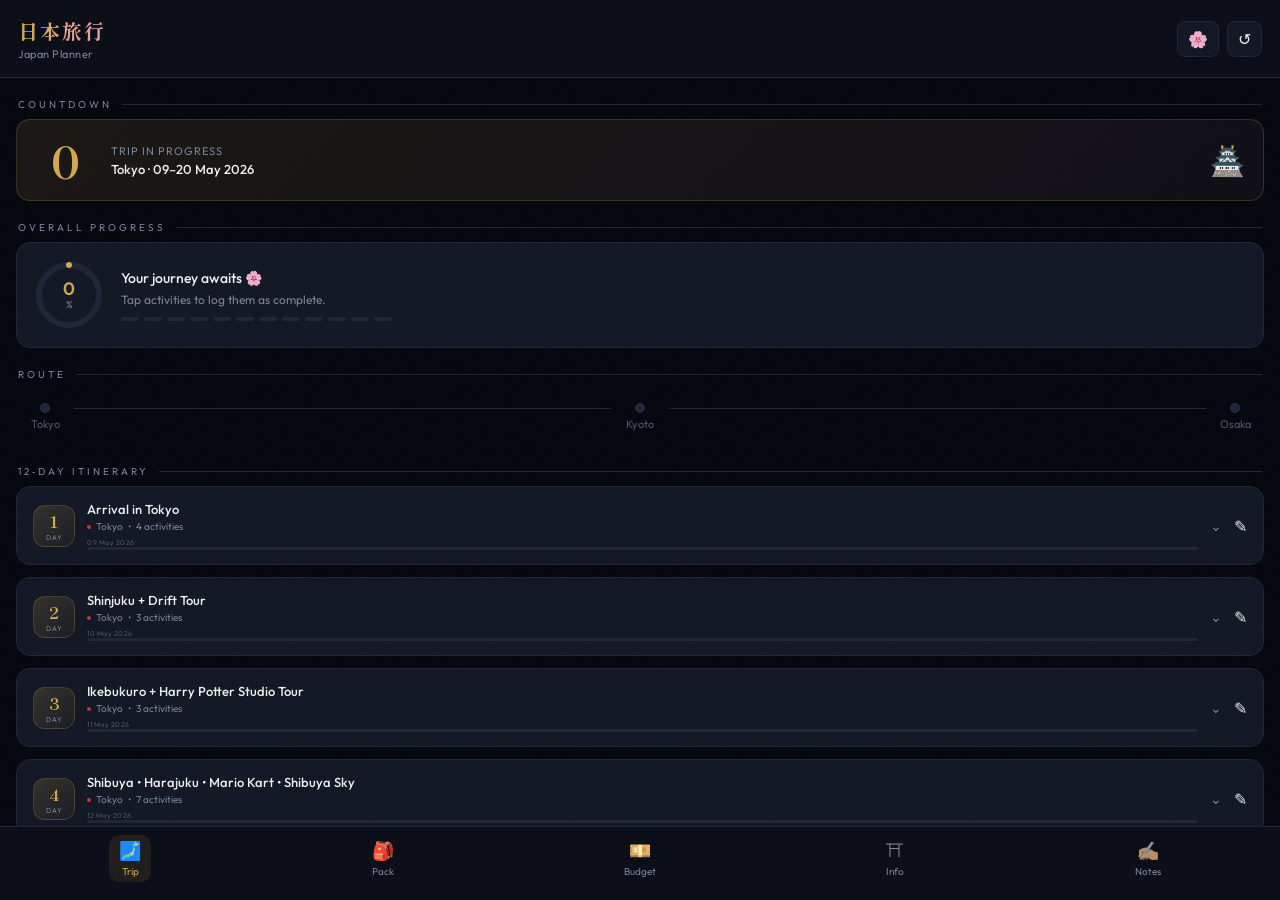
==== commit 85af65e2: "Update index.html" ====
--- a/index.html
+++ b/index.html
@@ -246,32 +246,20 @@
 
   </div>
   
-<!-- EDIT ITINERARY MODAL -->
-<div id="edit-modal" class="edit-modal">
-  <div class="edit-sheet">
-
-    <!-- HEADER -->
-    <div class="edit-header">
-      <div class="edit-title">Edit Itinerary</div>
-      <button class="edit-close" id="edit-close">✕</button>
+  <!-- EDIT ITINERARY MODAL -->
+  <div id="edit-modal" class="edit-modal">
+    <div class="edit-sheet">
+      <div class="edit-header">
+        <div class="edit-title">Edit Itinerary</div>
+        <button class="edit-close" id="edit-close">✕</button>
+      </div>
+      <div class="edit-body">
+        <div id="edit-activities"></div>
+        <button class="edit-add-btn" id="edit-add-btn">+ Add Activity</button>
+        <button class="edit-save-btn" id="edit-save-btn">Save Changes</button>
+      </div>
     </div>
-
-    <!-- BODY -->
-    <div class="edit-body">
-
-      <!-- Activities container -->
-      <div id="edit-activities"></div>
-
-      <!-- Add Activity -->
-      <button class="edit-add-btn" id="edit-add-btn">+ Add Activity</button>
-
-      <!-- Save -->
-      <button class="edit-save-btn" id="edit-save-btn">Save Changes</button>
-
-    </div>
-
   </div>
-</div>
 
   <!-- BOTTOM NAV -->
   <nav class="bnav" id="bnav">
@@ -293,4 +281,4 @@
   </script>
 
 </body>
-</html>
+</html>
--- a/style.css
+++ b/style.css
@@ -583,3 +583,154 @@
   #app { max-width: 480px; margin: 0 auto; border-left: 1px solid var(--line); border-right: 1px solid var(--line); }
   .bnav { max-width: 480px; left: 50%; transform: translateX(-50%); }
 }
+
+/* =========================================================
+   EDIT ITINERARY MODAL (FULL-SCREEN)
+   ========================================================= */
+
+.edit-modal {
+  position: fixed;
+  inset: 0;
+  background: rgba(0,0,0,0.55);
+  backdrop-filter: blur(6px);
+  display: none;
+  justify-content: center;
+  align-items: stretch;
+  z-index: 99999;
+}
+
+.edit-modal.show {
+  display: flex;
+}
+
+.edit-sheet {
+  width: 100%;
+  height: 100dvh;
+  background: rgba(15,20,32,0.96);
+  border-radius: 0;
+  border: none;
+  display: flex;
+  flex-direction: column;
+  overflow: hidden;
+}
+
+/* HEADER */
+.edit-header {
+  padding: 18px 20px 14px;
+  background: rgba(15,20,32,0.96);
+  border-bottom: 1px solid var(--line);
+  position: sticky;
+  top: 0;
+  z-index: 10;
+  display: flex;
+  justify-content: space-between;
+  align-items: center;
+}
+
+.edit-title {
+  font-size: 16px;
+  font-weight: 600;
+  color: var(--snow);
+}
+
+.edit-close {
+  background: none;
+  border: none;
+  font-size: 20px;
+  color: var(--mist);
+  cursor: pointer;
+}
+
+/* BODY */
+.edit-body {
+  flex: 1;
+  overflow-y: auto;
+  -webkit-overflow-scrolling: touch;
+  padding: 20px 18px 40px;
+}
+
+/* ACTIVITY EDIT ROW */
+.edit-row {
+  background: var(--card2);
+  border: 1px solid var(--line);
+  border-radius: 12px;
+  padding: 12px;
+  margin-bottom: 10px;
+  display: flex;
+  flex-direction: column;
+  gap: 8px;
+}
+
+.edit-row input {
+  width: 100%;
+  padding: 10px;
+  border-radius: 8px;
+  border: 1px solid var(--line);
+  background: var(--card);
+  color: var(--snow);
+  font-size: 13px;
+}
+
+.edit-row input:focus {
+  border-color: var(--gold);
+}
+
+/* DELETE BUTTON */
+.edit-del {
+  background: rgba(200,55,45,0.15);
+  color: var(--seal);
+  border: 1px solid rgba(200,55,45,0.3);
+  padding: 8px 10px;
+  border-radius: 8px;
+  font-size: 12px;
+  cursor: pointer;
+  text-align: center;
+}
+
+/* ADD + SAVE BUTTONS */
+.edit-add-btn,
+.edit-save-btn {
+  width: 100%;
+  padding: 14px;
+  border-radius: 12px;
+  border: none;
+  font-size: 14px;
+  font-weight: 600;
+  cursor: pointer;
+  margin-top: 10px;
+}
+
+.edit-add-btn {
+  background: var(--lift);
+  color: var(--snow);
+  border: 1px solid var(--line);
+}
+
+.edit-save-btn {
+  background: var(--gold);
+  color: #000;
+}
+
+/* DRAG HANDLE */
+.edit-drag {
+  font-size: 18px;
+  color: var(--mist);
+  cursor: grab;
+  text-align: center;
+  margin-bottom: 6px;
+}
+
+/* =========================================================
+   DAY HEADER EDIT ICON (✎)
+   ========================================================= */
+
+.dc-edit {
+  font-size: 14px;
+  color: var(--mist);
+  margin-left: 10px;
+  cursor: pointer;
+  user-select: none;
+}
+.dc-edit:active {
+  transform: scale(0.9);
+}
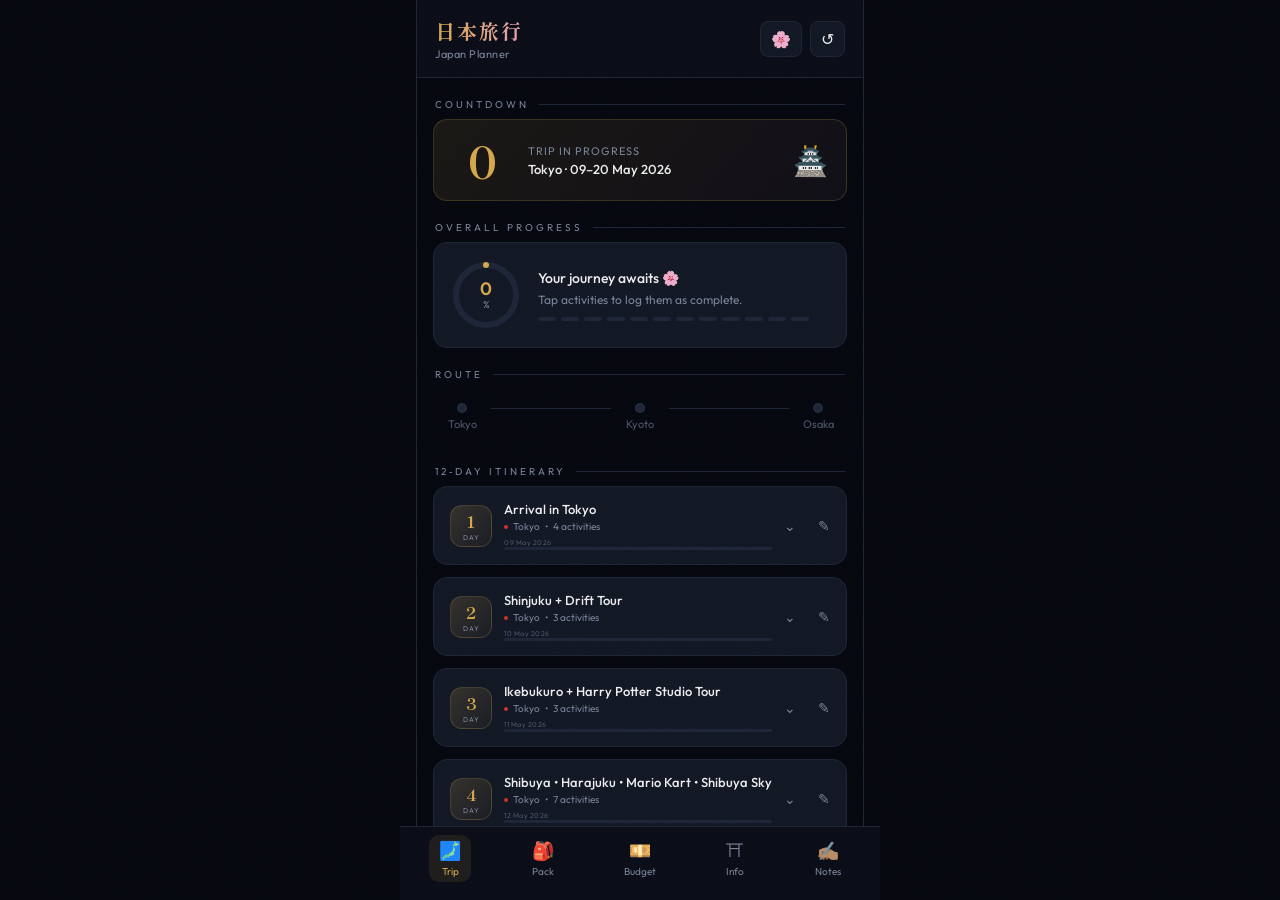
==== commit cb32da31: "Update index.html" ====
--- a/index.html
+++ b/index.html
@@ -1,251 +1,250 @@
-<!DOCTYPE html>
-<html lang="en">
-<head>
-  <meta charset="UTF-8">
-
-  <!-- Viewport -->
-  <meta name="viewport" content="width=device-width, initial-scale=1, maximum-scale=1, user-scalable=no">
-
-  <!-- Theme -->
-  <meta name="theme-color" content="#06080f">
-
-  <!-- iOS PWA -->
-  <meta name="apple-mobile-web-app-capable" content="yes">
-  <meta name="apple-mobile-web-app-status-bar-style" content="black-translucent">
-  <meta name="apple-mobile-web-app-title" content="Japan'26">
-
-  <!-- Title -->
-  <title>Japan'26</title>
-
-  <!-- Manifest -->
-  <link rel="manifest" href="manifest.json">
-
-  <!-- iOS Home Screen Icon -->
-<link rel="apple-touch-icon" href="apple-touch-icon.png">
-<link rel="apple-touch-icon" sizes="180x180" href="apple-touch-icon.png">
-
-
-  <!-- Fonts -->
-  <link rel="preconnect" href="https://fonts.googleapis.com">
-  <link rel="preconnect" href="https://fonts.gstatic.com" crossorigin>
-  <link href="https://fonts.googleapis.com/css2?family=Shippori+Mincho+B1:wght@400;700;800&family=Outfit:wght@300;400;500;600&display=swap" rel="stylesheet">
-
-  <!-- Styles -->
-  <link rel="stylesheet" href="style.css">
-</head>
-
-<body>
-
-  <!-- Offline Badge -->
-  <div id="offbadge">✈ Offline</div>
-
-  <!-- Toast -->
-  <div id="toast"></div>
-
-  <!-- SPLASH SCREEN -->
-  <div id="splash">
-    <svg class="splash-kamon" viewBox="0 0 100 100">
-      <g opacity=".9">
-        <!-- 16 rotating petals -->
-        <ellipse cx="50" cy="22" rx="4.5" ry="11" fill="#d4a84b" transform="rotate(0 50 50)"/>
-        <ellipse cx="50" cy="22" rx="4.5" ry="11" fill="#d4a84b" transform="rotate(22.5 50 50)"/>
-        <ellipse cx="50" cy="22" rx="4.5" ry="11" fill="#d4a84b" transform="rotate(45 50 50)"/>
-        <ellipse cx="50" cy="22" rx="4.5" ry="11" fill="#d4a84b" transform="rotate(67.5 50 50)"/>
-        <ellipse cx="50" cy="22" rx="4.5" ry="11" fill="#d4a84b" transform="rotate(90 50 50)"/>
-        <ellipse cx="50" cy="22" rx="4.5" ry="11" fill="#d4a84b" transform="rotate(112.5 50 50)"/>
-        <ellipse cx="50" cy="22" rx="4.5" ry="11" fill="#d4a84b" transform="rotate(135 50 50)"/>
-        <ellipse cx="50" cy="22" rx="4.5" ry="11" fill="#d4a84b" transform="rotate(157.5 50 50)"/>
-        <ellipse cx="50" cy="22" rx="4.5" ry="11" fill="#d4a84b" transform="rotate(180 50 50)"/>
-        <ellipse cx="50" cy="22" rx="4.5" ry="11" fill="#d4a84b" transform="rotate(202.5 50 50)"/>
-        <ellipse cx="50" cy="22" rx="4.5" ry="11" fill="#d4a84b" transform="rotate(225 50 50)"/>
-        <ellipse cx="50" cy="22" rx="4.5" ry="11" fill="#d4a84b" transform="rotate(247.5 50 50)"/>
-        <ellipse cx="50" cy="22" rx="4.5" ry="11" fill="#d4a84b" transform="rotate(270 50 50)"/>
-        <ellipse cx="50" cy="22" rx="4.5" ry="11" fill="#d4a84b" transform="rotate(292.5 50 50)"/>
-        <ellipse cx="50" cy="22" rx="4.5" ry="11" fill="#d4a84b" transform="rotate(315 50 50)"/>
-        <ellipse cx="50" cy="22" rx="4.5" ry="11" fill="#d4a84b" transform="rotate(337.5 50 50)"/>
-      </g>
-      <circle cx="50" cy="50" r="8" fill="#d4a84b"/>
-      <circle cx="50" cy="50" r="44" fill="none" stroke="#d4a84b" stroke-width="1" opacity=".25"/>
-    </svg>
-
-    <div class="splash-title">日本旅行</div>
-    <div class="splash-sub">Japan Travel Planner</div>
-
-    <div class="splash-dots">
-      <div class="splash-dot"></div>
-      <div class="splash-dot"></div>
-      <div class="splash-dot"></div>
-    </div>
-  </div>
-
-  <!-- APP WRAPPER -->
-  <div id="app">
-
-    <!-- HEADER -->
-    <div class="hdr">
-      <div class="hdr-brand">
-        <div class="hdr-jp">日本旅行</div>
-        <div class="hdr-sub" id="hdr-sub">Japan Planner</div>
-      </div>
-
-      <div class="hdr-right">
-        <div class="ibtn" id="petal-btn">🌸</div>
-        <div class="ibtn" id="reset-btn">↺</div>
-      </div>
-    </div>
-
-    <!-- INSTALL BANNER -->
-    <div id="install-banner">
-      <span style="font-size:22px">📲</span>
-      <p><strong>Install as App</strong><br>Offline access on your trip — no signal needed</p>
-      <button class="inst-btn" id="install-btn">Add</button>
-    </div>
-
-    <!-- TRIP VIEW -->
-    <div class="view active" id="view-trip">
-
-      <div class="slabel">Countdown</div>
-      <div class="countdown" id="countdown-card">
-        <div class="cd-num" id="cd-num">—</div>
-        <div class="cd-info">
-          <div class="cd-label" id="cd-label">Days to go</div>
+<!DOCTYPE html>
+<html lang="en">
+<head>
+  <meta charset="UTF-8">
+
+  <!-- Viewport -->
+  <meta name="viewport" content="width=device-width, initial-scale=1, maximum-scale=1, user-scalable=no">
+
+  <!-- Theme -->
+  <meta name="theme-color" content="#06080f">
+
+  <!-- iOS PWA -->
+  <meta name="apple-mobile-web-app-capable" content="yes">
+  <meta name="apple-mobile-web-app-status-bar-style" content="black-translucent">
+  <meta name="apple-mobile-web-app-title" content="Japan'26">
+
+  <!-- Title -->
+  <title>Japan'26</title>
+
+  <!-- Manifest -->
+  <link rel="manifest" href="manifest.json">
+
+  <!-- iOS Home Screen Icon -->
+  <link rel="apple-touch-icon" href="apple-touch-icon.png">
+  <link rel="apple-touch-icon" sizes="180x180" href="apple-touch-icon.png">
+
+  <!-- Fonts -->
+  <link rel="preconnect" href="https://fonts.googleapis.com">
+  <link rel="preconnect" href="https://fonts.gstatic.com" crossorigin>
+  <link href="https://fonts.googleapis.com/css2?family=Shippori+Mincho+B1:wght@400;700;800&family=Outfit:wght@300;400;500;600&display=swap" rel="stylesheet">
+
+  <!-- Styles -->
+  <link rel="stylesheet" href="style.css">
+</head>
+
+<body>
+
+  <!-- Offline Badge -->
+  <div id="offbadge">✈ Offline</div>
+
+  <!-- Toast -->
+  <div id="toast"></div>
+
+  <!-- SPLASH SCREEN -->
+  <div id="splash">
+    <svg class="splash-kamon" viewBox="0 0 100 100">
+      <g opacity=".9">
+        <!-- 16 rotating petals -->
+        <ellipse cx="50" cy="22" rx="4.5" ry="11" fill="#d4a84b" transform="rotate(0 50 50)"/>
+        <ellipse cx="50" cy="22" rx="4.5" ry="11" fill="#d4a84b" transform="rotate(22.5 50 50)"/>
+        <ellipse cx="50" cy="22" rx="4.5" ry="11" fill="#d4a84b" transform="rotate(45 50 50)"/>
+        <ellipse cx="50" cy="22" rx="4.5" ry="11" fill="#d4a84b" transform="rotate(67.5 50 50)"/>
+        <ellipse cx="50" cy="22" rx="4.5" ry="11" fill="#d4a84b" transform="rotate(90 50 50)"/>
+        <ellipse cx="50" cy="22" rx="4.5" ry="11" fill="#d4a84b" transform="rotate(112.5 50 50)"/>
+        <ellipse cx="50" cy="22" rx="4.5" ry="11" fill="#d4a84b" transform="rotate(135 50 50)"/>
+        <ellipse cx="50" cy="22" rx="4.5" ry="11" fill="#d4a84b" transform="rotate(157.5 50 50)"/>
+        <ellipse cx="50" cy="22" rx="4.5" ry="11" fill="#d4a84b" transform="rotate(180 50 50)"/>
+        <ellipse cx="50" cy="22" rx="4.5" ry="11" fill="#d4a84b" transform="rotate(202.5 50 50)"/>
+        <ellipse cx="50" cy="22" rx="4.5" ry="11" fill="#d4a84b" transform="rotate(225 50 50)"/>
+        <ellipse cx="50" cy="22" rx="4.5" ry="11" fill="#d4a84b" transform="rotate(247.5 50 50)"/>
+        <ellipse cx="50" cy="22" rx="4.5" ry="11" fill="#d4a84b" transform="rotate(270 50 50)"/>
+        <ellipse cx="50" cy="22" rx="4.5" ry="11" fill="#d4a84b" transform="rotate(292.5 50 50)"/>
+        <ellipse cx="50" cy="22" rx="4.5" ry="11" fill="#d4a84b" transform="rotate(315 50 50)"/>
+        <ellipse cx="50" cy="22" rx="4.5" ry="11" fill="#d4a84b" transform="rotate(337.5 50 50)"/>
+      </g>
+      <circle cx="50" cy="50" r="8" fill="#d4a84b"/>
+      <circle cx="50" cy="50" r="44" fill="none" stroke="#d4a84b" stroke-width="1" opacity=".25"/>
+    </svg>
+
+    <div class="splash-title">日本旅行</div>
+    <div class="splash-sub">Japan Travel Planner</div>
+
+    <div class="splash-dots">
+      <div class="splash-dot"></div>
+      <div class="splash-dot"></div>
+      <div class="splash-dot"></div>
+    </div>
+  </div>
+
+  <!-- APP WRAPPER -->
+  <div id="app">
+
+    <!-- HEADER -->
+    <div class="hdr">
+      <div class="hdr-brand">
+        <div class="hdr-jp">日本旅行</div>
+        <div class="hdr-sub" id="hdr-sub">Japan Planner</div>
+      </div>
+
+      <div class="hdr-right">
+        <div class="ibtn" id="petal-btn">🌸</div>
+        <div class="ibtn" id="reset-btn">↺</div>
+      </div>
+    </div>
+
+    <!-- INSTALL BANNER -->
+    <div id="install-banner">
+      <span style="font-size:22px">📲</span>
+      <p><strong>Install as App</strong><br>Offline access on your trip — no signal needed</p>
+      <button class="inst-btn" id="install-btn">Add</button>
+    </div>
+
+    <!-- TRIP VIEW -->
+    <div class="view active" id="view-trip">
+
+      <div class="slabel">Countdown</div>
+      <div class="countdown" id="countdown-card">
+        <div class="cd-num" id="cd-num">—</div>
+        <div class="cd-info">
+          <div class="cd-label" id="cd-label">Days to go</div>
           <div class="cd-date" id="cd-date">Tokyo · 09–20 May 2026</div>
-        </div>
-        <div class="cd-icon">🏯</div>
-      </div>
-
-      <div class="slabel">Overall Progress</div>
-      <div class="progress-wrap">
-        <div class="ring-wrap">
-          <svg width="68" height="68" viewBox="0 0 68 68">
-            <circle class="trk" cx="34" cy="34" r="30"/>
-            <circle class="fll" id="ring-fill" cx="34" cy="34" r="30"/>
-          </svg>
-          <div class="ring-label">
-            <div class="ring-pct" id="ring-pct">0</div>
-            <div class="ring-unit">%</div>
-          </div>
-        </div>
-
-        <div class="prog-info">
-          <div class="prog-title" id="prog-title">Your journey awaits 🌸</div>
-          <div class="prog-sub" id="prog-sub">Tap activities to log them as complete.</div>
-          <div class="day-dots" id="day-dots"></div>
-        </div>
-      </div>
-
-      <div class="slabel">Route</div>
-      <div class="route-bar" id="route-bar"></div>
-
-      <div class="slabel">12‑Day Itinerary</div>
-      <div id="days-container"></div>
-      <div class="scroll-end">· · ·</div>
-    </div>
-
-    <!-- DAY VIEW -->
-    <div class="view" id="view-day">
-      <div class="slabel">Day Details</div>
-      <div id="day-header"></div>
-      <div id="day-items"></div>
-      <div class="scroll-end">· · ·</div>
-    </div>
-
-    <!-- PACKING VIEW -->
-    <div class="view" id="view-pack">
-      <div class="slabel">Packing List</div>
-      <div class="pack-wrap" id="pack-container"></div>
-      <div class="scroll-end">· · ·</div>
-    </div>
-
-    <!-- BUDGET VIEW -->
-    <div class="view" id="view-budget">
-      <div class="slabel">Trip Budget</div>
-
-      <div class="budget-card">
-        <div class="budget-title">Total Spent</div>
-        <div class="budget-amount">
-          <div class="budget-sym">¥</div>
-          <div class="budget-val" id="budget-total">0</div>
-          <div class="budget-cur">JPY</div>
-        </div>
-
-        <div class="budget-bar-wrap">
-          <div class="budget-bar-label">
-            <span id="budget-gbp">£0</span>
-            <span id="budget-limit-label">of ¥200,000 budget</span>
-          </div>
-          <div class="budget-bar">
-            <div class="budget-fill" id="budget-fill"></div>
-          </div>
-        </div>
-      </div>
-
-      <div class="slabel">Add Expense</div>
-      <div class="budget-card">
-        <div class="budget-cats" id="budget-cats"></div>
-
-        <div class="budget-add">
-          <div class="budget-input-row">
-            <input class="budget-input" id="budget-desc" placeholder="What did you buy?">
-            <input class="budget-input" id="budget-amt" type="number" placeholder="¥">
-          </div>
-
-          <button class="budget-add-btn" id="budget-add-btn">Add</button>
-        </div>
-      </div>
-
-      <div class="slabel">Expenses</div>
-      <div class="budget-card">
-        <div class="budget-entries" id="budget-entries">
-          <div style="font-size:12px;color:var(--mist);text-align:center;padding:20px 0">
-            No expenses yet. Start logging!
-          </div>
-        </div>
-      </div>
-
-      <div class="scroll-end">· · ·</div>
-    </div>
-
-    <!-- INFO VIEW -->
-    <div class="view" id="view-info">
-      <div class="slabel">Useful Info</div>
-      <div class="info-grid" id="info-grid"></div>
-
-      <div class="slabel">Travel Tips</div>
-      <div class="tips-list" id="tips-list"></div>
-
-      <div class="slabel">Useful Phrases</div>
-      <div class="phrases-container" id="phrases-container"></div>
-
-      <div class="scroll-end">· · ·</div>
-    </div>
-
-    <!-- NOTES VIEW -->
-    <div class="view" id="view-notes">
-      <div class="slabel">Travel Notes</div>
-
-      <div class="notes-card">
-        <div class="notes-hdr">
-          <span>✍🏽 Saved automatically</span>
-          <span class="notes-saved" id="notes-saved">Saved ✓</span>
-        </div>
-
-        <textarea
-          class="notes-input"
-          id="notes-ta"
-          placeholder="Confirmation codes, reminders, phrases…
-
-e.g. Hotel: Akasaka — code #XXXX
-Departure: 08 May, Haneda → Tokyo
-Return: 20 May, KIX 09:30"
-        ></textarea>
-      </div>
-
-      <div class="scroll-end">· · ·</div>
-    </div>
-
+        </div>
+        <div class="cd-icon">🏯</div>
+      </div>
+
+      <div class="slabel">Overall Progress</div>
+      <div class="progress-wrap">
+        <div class="ring-wrap">
+          <svg width="68" height="68" viewBox="0 0 68 68">
+            <circle class="trk" cx="34" cy="34" r="30"/>
+            <circle class="fll" id="ring-fill" cx="34" cy="34" r="30"/>
+          </svg>
+          <div class="ring-label">
+            <div class="ring-pct" id="ring-pct">0</div>
+            <div class="ring-unit">%</div>
+          </div>
+        </div>
+
+        <div class="prog-info">
+          <div class="prog-title" id="prog-title">Your journey awaits 🌸</div>
+          <div class="prog-sub" id="prog-sub">Tap activities to log them as complete.</div>
+          <div class="day-dots" id="day-dots"></div>
+        </div>
+      </div>
+
+      <div class="slabel">Route</div>
+      <div class="route-bar" id="route-bar"></div>
+
+      <div class="slabel">12‑Day Itinerary</div>
+      <div id="days-container"></div>
+      <div class="scroll-end">· · ·</div>
+    </div>
+
+    <!-- DAY VIEW -->
+    <div class="view" id="view-day">
+      <div class="slabel">Day Details</div>
+      <div id="day-header"></div>
+      <div id="day-items"></div>
+      <div class="scroll-end">· · ·</div>
+    </div>
+
+    <!-- PACKING VIEW -->
+    <div class="view" id="view-pack">
+      <div class="slabel">Packing List</div>
+      <div class="pack-wrap" id="pack-container"></div>
+      <div class="scroll-end">· · ·</div>
+    </div>
+
+    <!-- BUDGET VIEW -->
+    <div class="view" id="view-budget">
+      <div class="slabel">Trip Budget</div>
+
+      <div class="budget-card">
+        <div class="budget-title">Total Spent</div>
+        <div class="budget-amount">
+          <div class="budget-sym">¥</div>
+          <div class="budget-val" id="budget-total">0</div>
+          <div class="budget-cur">JPY</div>
+        </div>
+
+        <div class="budget-bar-wrap">
+          <div class="budget-bar-label">
+            <span id="budget-gbp">£0</span>
+            <span id="budget-limit-label">of ¥200,000 budget</span>
+          </div>
+          <div class="budget-bar">
+            <div class="budget-fill" id="budget-fill"></div>
+          </div>
+        </div>
+      </div>
+
+      <div class="slabel">Add Expense</div>
+      <div class="budget-card">
+        <div class="budget-cats" id="budget-cats"></div>
+
+        <div class="budget-add">
+          <div class="budget-input-row">
+            <input class="budget-input" id="budget-desc" placeholder="What did you buy?">
+            <input class="budget-input" id="budget-amt" type="number" placeholder="¥">
+          </div>
+
+          <button class="budget-add-btn" id="budget-add-btn">Add</button>
+        </div>
+      </div>
+
+      <div class="slabel">Expenses</div>
+      <div class="budget-card">
+        <div class="budget-entries" id="budget-entries">
+          <div style="font-size:12px;color:var(--mist);text-align:center;padding:20px 0">
+            No expenses yet. Start logging!
+          </div>
+        </div>
+      </div>
+
+      <div class="scroll-end">· · ·</div>
+    </div>
+
+    <!-- INFO VIEW -->
+    <div class="view" id="view-info">
+      <div class="slabel">Useful Info</div>
+      <div class="info-grid" id="info-grid"></div>
+
+      <div class="slabel">Travel Tips</div>
+      <div class="tips-list" id="tips-list"></div>
+
+      <div class="slabel">Useful Phrases</div>
+      <div class="phrases-container" id="phrases-container"></div>
+
+      <div class="scroll-end">· · ·</div>
+    </div>
+
+    <!-- NOTES VIEW -->
+    <div class="view" id="view-notes">
+      <div class="slabel">Travel Notes</div>
+
+      <div class="notes-card">
+        <div class="notes-hdr">
+          <span>✍🏽 Saved automatically</span>
+          <span class="notes-saved" id="notes-saved">Saved ✓</span>
+        </div>
+
+        <textarea
+          class="notes-input"
+          id="notes-ta"
+          placeholder="Confirmation codes, reminders, phrases…
+
+e.g. Hotel: Akasaka — code #XXXX
+Departure: 08 May, Haneda → Tokyo
+Return: 20 May, KIX 09:30"
+        ></textarea>
+      </div>
+
+      <div class="scroll-end">· · ·</div>
+    </div>
+
   </div>
-  
+
   <!-- EDIT ITINERARY MODAL -->
   <div id="edit-modal" class="edit-modal">
     <div class="edit-sheet">
@@ -260,25 +259,25 @@
       </div>
     </div>
   </div>
-
-  <!-- BOTTOM NAV -->
-  <nav class="bnav" id="bnav">
-    <button class="bntab active" data-view="trip"><span class="bni">🗾</span>Trip</button>
-    <button class="bntab" data-view="pack"><span class="bni">🎒</span>Pack</button>
-    <button class="bntab" data-view="budget"><span class="bni">💴</span>Budget</button>
-    <button class="bntab" data-view="info"><span class="bni">⛩</span>Info</button>
-    <button class="bntab" data-view="notes"><span class="bni">✍🏽</span>Notes</button>
-  </nav>
-
-  <!-- MAIN SCRIPT -->
-  <script src="script.js"></script>
-
-  <!-- SERVICE WORKER -->
-  <script>
-    if ('serviceWorker' in navigator) {
-      navigator.serviceWorker.register('sw.js').catch(()=>{});
-    }
-  </script>
-
-</body>
+
+  <!-- BOTTOM NAV -->
+  <nav class="bnav" id="bnav">
+    <button class="bntab active" data-view="trip"><span class="bni">🗾</span>Trip</button>
+    <button class="bntab" data-view="pack"><span class="bni">🎒</span>Pack</button>
+    <button class="bntab" data-view="budget"><span class="bni">💴</span>Budget</button>
+    <button class="bntab" data-view="info"><span class="bni">⛩</span>Info</button>
+    <button class="bntab" data-view="notes"><span class="bni">✍🏽</span>Notes</button>
+  </nav>
+
+  <!-- MAIN SCRIPT -->
+  <script src="script.js"></script>
+
+  <!-- SERVICE WORKER -->
+  <script>
+    if ('serviceWorker' in navigator) {
+      navigator.serviceWorker.register('sw.js').catch(()=>{});
+    }
+  </script>
+
+</body>
 </html>
--- a/style.css
+++ b/style.css
@@ -47,7 +47,6 @@
   font-family: var(--ui);
   -webkit-font-smoothing: antialiased;
   -webkit-tap-highlight-color: transparent;
-  /* NOTE: no overflow:hidden here — that was killing scroll */
 }
 
 /* ── GRAIN ── */
@@ -184,7 +183,6 @@
   display: flex; align-items: center; gap: 10px;
 }
 .slabel::after { content: ''; flex: 1; height: 1px; background: var(--line); }
-
 
 /* ── COUNTDOWN ── */
 .countdown {
@@ -299,7 +297,17 @@
 }
 .day-card.day-open .dc-chevron { transform: rotate(180deg); }
 
-/* Grid accordion — reliable cross-browser */
+/* edit icon */
+.dc-edit {
+  font-size: 14px;
+  color: var(--mist);
+  margin-left: 10px;
+  cursor: pointer;
+  user-select: none;
+}
+.dc-edit:active { transform: scale(0.9); }
+
+/* Grid accordion */
 .dc-body {
   display: grid; grid-template-rows: 0fr;
   transition: grid-template-rows 0.32s cubic-bezier(0.4, 0, 0.2, 1);
@@ -337,22 +345,15 @@
 .act-tag {
   font-size: 9px; padding: 2px 6px; border-radius: 5px; letter-spacing: 0.3px; font-weight: 400;
 }
-/* Tag colours by type */
 .tag-food,  .tag-halal { background: rgba(232,160,176,0.14); color: var(--bloom); }
 .tag-travel              { background: rgba(45,212,160,0.1);  color: var(--teal); }
 .tag-fun, .tag-experience{ background: rgba(120,140,255,0.12);color: #a0aaff; }
 .tag-shop                { background: rgba(212,168,75,0.12); color: var(--gold); }
 .tag-walk, .tag-view     { background: rgba(100,180,255,0.1); color: #90c8ff; }
 .tag-rest                { background: rgba(255,255,255,0.07);color: var(--mist); }
-
 .tag-halal,
-.tag-hala {
-  background: #4a6a6a;
-}
-
-.tag-misc {
-  background: var(--line);
-}
+.tag-hala { background: #4a6a6a; }
+.tag-misc { background: var(--line); }
 
 /* ── PACKING LIST ── */
 .pack-wrap { padding: 0 16px; }
@@ -383,16 +384,28 @@
   font-size: 11px; color: transparent; transition: all 0.2s;
 }
 .pack-item.done .pack-check { background: var(--teal); border-color: var(--teal); color: #fff; }
-.pack-name { flex: 1; font-size: 13px; transition: color 0.2s; }
-.pack-item.done .pack-name { color: var(--mist); text-decoration: line-through; text-decoration-color: rgba(255,255,255,0.2); }
-.pack-badge {
-  font-size: 9px; padding: 2px 6px; border-radius: 5px;
-  text-transform: uppercase; letter-spacing: 0.5px; flex-shrink: 0;
-}
-.badge-must { background: rgba(200,55,45,0.2); color: #f08080; }
-.badge-opt  { background: rgba(255,255,255,0.06); color: var(--fog); }
-
-/* ── BUDGET ── */
+
+.pack-name {
+  flex: 1;
+  font-size: 13px;
+  transition: color 0.2s;
+}
+.pack-item.done .pack-name {
+  color: var(--mist);
+  text-decoration: line-through;
+  text-decoration-color: rgba(255,255,255,0.2);
+}
+
+.pack-del {
+  font-size: 14px;
+  color: var(--fog);
+  cursor: pointer;
+  padding: 4px 6px;
+  border-radius: 6px;
+}
+.pack-del:active { transform: scale(0.9); }
+
+/* ── BUDGET (unchanged visual shell) ── */
 .budget-card {
   background: var(--card2); margin: 0 16px 12px;
   padding: 16px; border-radius: var(--radius); border: 1px solid var(--line);
@@ -407,83 +420,6 @@
 .budget-bar { height: 6px; background: var(--line); border-radius: 4px; overflow: hidden; }
 .budget-fill { height: 100%; background: linear-gradient(90deg, var(--gold), var(--bloom)); width: 0; transition: width 0.4s ease; }
 
-/* Budget split row */
-.budget-split { display: flex; gap: 10px; margin-bottom: 10px; }
-.budget-split-box {
-  flex: 1; background: var(--card); border: 1px solid var(--line);
-  border-radius: 10px; padding: 10px 12px;
-}
-.bsb-label { font-size: 9px; color: var(--mist); letter-spacing: 1px; text-transform: uppercase; margin-bottom: 3px; }
-.bsb-val { font-size: 16px; font-weight: 600; color: var(--snow); }
-
-.budget-cats { display: flex; flex-wrap: wrap; gap: 6px; margin-bottom: 12px; }
-.budget-cat {
-  display: flex; align-items: center; gap: 5px;
-  padding: 6px 10px; background: var(--card); border: 1px solid var(--line);
-  border-radius: 8px; font-size: 12px; cursor: pointer; transition: all 0.2s;
-  user-select: none;
-}
-.budget-cat.active { background: rgba(212,168,75,0.15); border-color: rgba(212,168,75,0.4); color: var(--gold); }
-.budget-cat:active { transform: scale(0.95); }
-
-.budget-input-row { display: flex; gap: 8px; margin-bottom: 10px; }
-.budget-input {
-  flex: 1; padding: 10px 12px; border-radius: 9px;
-  border: 1px solid var(--line); background: var(--card);
-  font-size: 13px; color: var(--snow); font-family: var(--ui); outline: none;
-  transition: border-color 0.2s;
-}
-.budget-input:focus { border-color: var(--gold); }
-.budget-input::placeholder { color: var(--fog); }
-#budget-amt { max-width: 90px; }
-.budget-add-btn {
-  width: 100%; padding: 12px; background: var(--gold); color: #000;
-  border: none; border-radius: 10px; font-size: 14px; font-weight: 600;
-  font-family: var(--ui); cursor: pointer; transition: all 0.2s;
-}
-.budget-add-btn:active { transform: scale(0.97); background: var(--gold2); }
-
-.budget-entries { display: flex; flex-direction: column; gap: 8px; }
-.budget-entry {
-  display: flex; justify-content: space-between; align-items: center;
-  background: var(--card); padding: 11px 12px;
-  border-radius: 10px; border: 1px solid var(--line);
-}
-.budget-entry-left { display: flex; align-items: center; gap: 8px; }
-.budget-entry-ico { font-size: 16px; }
-.budget-entry-desc { font-size: 13px; color: var(--snow); }
-.budget-entry-cat { font-size: 10px; color: var(--mist); }
-.budget-entry-amt { font-size: 14px; font-weight: 600; color: var(--snow); font-family: var(--jp); }
-.budget-entry-right {
-  display: flex;
-  align-items: center;
-  gap: 8px;
-}
-
-.budget-entry-gbp {
-  font-size: 11px;
-  color: var(--mist);
-  margin-top: 2px;
-}
-
-.budget-del {
-  font-size: 16px;
-  cursor: pointer;
-  color: var(--fog);
-  padding: 4px 6px;
-  border-radius: 6px;
-  transition: all 0.2s;
-}
-
-.budget-del:hover {
-  color: var(--seal);
-  background: rgba(200,55,45,0.15);
-}
-
-.budget-del:active {
-  transform: scale(0.85);
-}
-
 /* ── INFO GRID ── */
 .info-grid {
   padding: 0 16px;
@@ -513,7 +449,7 @@
 .tip-text { font-size: 12.5px; line-height: 1.55; color: var(--snow); }
 
 /* ── PHRASES ── */
-#phrases-container { padding: 0 16px; display: flex; flex-direction: column; gap: 8px; }
+.phrases-container { padding: 0 16px; display: flex; flex-direction: column; gap: 8px; }
 .phrase {
   background: var(--card2); padding: 14px;
   border-radius: var(--radius); border: 1px solid var(--line);
@@ -574,6 +510,7 @@
 }
 @keyframes fall {
   to { transform: translateY(110vh) rotate(480deg); opacity: 0; }
+}
 
 /* ── SCROLL END ── */
 .scroll-end { text-align: center; padding: 16px 0 36px; color: var(--fog); font-size: 16px; letter-spacing: 4px; }
@@ -661,6 +598,11 @@
   gap: 8px;
 }
 
+.edit-row-top {
+  display: flex;
+  gap: 8px;
+}
+
 .edit-row input {
   width: 100%;
   padding: 10px;
@@ -675,16 +617,32 @@
   border-color: var(--gold);
 }
 
-/* DELETE BUTTON */
+/* ROW ACTIONS */
+.edit-row-actions {
+  display: flex;
+  justify-content: space-between;
+  gap: 6px;
+  margin-top: 4px;
+}
+
+.edit-move-btn,
 .edit-del {
-  background: rgba(200,55,45,0.15);
-  color: var(--seal);
-  border: 1px solid rgba(200,55,45,0.3);
+  flex: 1;
   padding: 8px 10px;
   border-radius: 8px;
   font-size: 12px;
   cursor: pointer;
-  text-align: center;
+  border: 1px solid var(--line);
+  background: var(--card);
+  color: var(--mist);
+}
+.edit-move-btn:active,
+.edit-del:active { transform: scale(0.96); }
+
+.edit-del {
+  background: rgba(200,55,45,0.15);
+  color: var(--seal);
+  border-color: rgba(200,55,45,0.3);
 }
 
 /* ADD + SAVE BUTTONS */
@@ -710,27 +668,3 @@
   background: var(--gold);
   color: #000;
 }
-
-/* DRAG HANDLE */
-.edit-drag {
-  font-size: 18px;
-  color: var(--mist);
-  cursor: grab;
-  text-align: center;
-  margin-bottom: 6px;
-}
-
-/* =========================================================
-   DAY HEADER EDIT ICON (✎)
-   ========================================================= */
-
-.dc-edit {
-  font-size: 14px;
-  color: var(--mist);
-  margin-left: 10px;
-  cursor: pointer;
-  user-select: none;
-}
-.dc-edit:active {
-  transform: scale(0.9);
-}
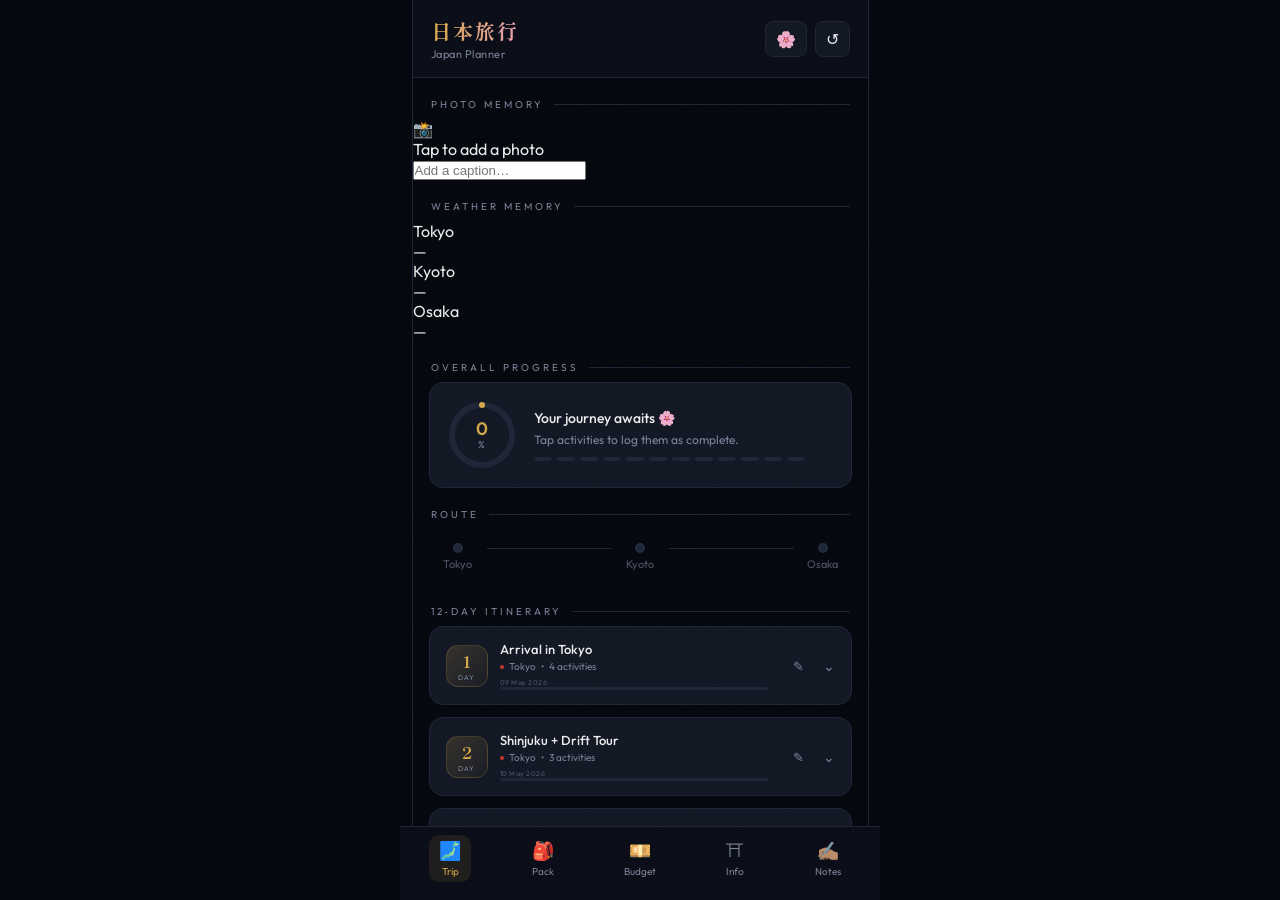
==== commit a08545f3: "Update index.html" ====
--- a/index.html
+++ b/index.html
@@ -103,15 +103,36 @@
     <!-- TRIP VIEW -->
     <div class="view active" id="view-trip">
 
-      <div class="slabel">Countdown</div>
-      <div class="countdown" id="countdown-card">
-        <div class="cd-num" id="cd-num">—</div>
-        <div class="cd-info">
-          <div class="cd-label" id="cd-label">Days to go</div>
-          <div class="cd-date" id="cd-date">Tokyo · 09–20 May 2026</div>
-        </div>
-        <div class="cd-icon">🏯</div>
-      </div>
+      <div class="slabel">Photo Memory</div>
+<div class="memory-photo-card">
+  <div class="memory-photo-frame" id="memory-photo-frame">
+    <img id="memory-photo-img" src="" alt="Trip Memory" style="display:none;">
+    <div class="memory-photo-placeholder" id="memory-photo-placeholder">
+      <div>📸</div>
+      <div class="mp-text">Tap to add a photo</div>
+    </div>
+  </div>
+  <input type="file" id="memory-photo-input" accept="image/*" style="display:none;">
+  <div class="memory-photo-caption">
+    <input id="memory-photo-caption" placeholder="Add a caption…" />
+  </div>
+</div>
+
+      <div class="slabel">Weather Memory</div>
+<div class="weather-memory-card">
+  <div class="wm-row">
+    <div class="wm-city">Tokyo</div>
+    <div class="wm-weather" id="wm-tokyo">—</div>
+  </div>
+  <div class="wm-row">
+    <div class="wm-city">Kyoto</div>
+    <div class="wm-weather" id="wm-kyoto">—</div>
+  </div>
+  <div class="wm-row">
+    <div class="wm-city">Osaka</div>
+    <div class="wm-weather" id="wm-osaka">—</div>
+  </div>
+</div>
 
       <div class="slabel">Overall Progress</div>
       <div class="progress-wrap">
--- a/style.css
+++ b/style.css
@@ -47,6 +47,7 @@
   font-family: var(--ui);
   -webkit-font-smoothing: antialiased;
   -webkit-tap-highlight-color: transparent;
+  /* NOTE: no overflow:hidden here — that was killing scroll */
 }
 
 /* ── GRAIN ── */
@@ -297,17 +298,26 @@
 }
 .day-card.day-open .dc-chevron { transform: rotate(180deg); }
 
-/* edit icon */
+/* edit icon in header */
 .dc-edit {
-  font-size: 14px;
+  font-size: 13px;
   color: var(--mist);
-  margin-left: 10px;
+  margin-left: 6px;
+  padding: 4px 6px;
+  border-radius: 8px;
+  border: 1px solid transparent;
   cursor: pointer;
-  user-select: none;
-}
-.dc-edit:active { transform: scale(0.9); }
-
-/* Grid accordion */
+  flex-shrink: 0;
+}
+.dc-edit:hover {
+  border-color: var(--line);
+  background: rgba(255,255,255,0.02);
+}
+.dc-edit:active {
+  transform: scale(0.9);
+}
+
+/* Grid accordion — reliable cross-browser */
 .dc-body {
   display: grid; grid-template-rows: 0fr;
   transition: grid-template-rows 0.32s cubic-bezier(0.4, 0, 0.2, 1);
@@ -345,15 +355,31 @@
 .act-tag {
   font-size: 9px; padding: 2px 6px; border-radius: 5px; letter-spacing: 0.3px; font-weight: 400;
 }
+/* Tag colours by type */
 .tag-food,  .tag-halal { background: rgba(232,160,176,0.14); color: var(--bloom); }
 .tag-travel              { background: rgba(45,212,160,0.1);  color: var(--teal); }
 .tag-fun, .tag-experience{ background: rgba(120,140,255,0.12);color: #a0aaff; }
 .tag-shop                { background: rgba(212,168,75,0.12); color: var(--gold); }
 .tag-walk, .tag-view     { background: rgba(100,180,255,0.1); color: #90c8ff; }
 .tag-rest                { background: rgba(255,255,255,0.07);color: var(--mist); }
+
 .tag-halal,
-.tag-hala { background: #4a6a6a; }
-.tag-misc { background: var(--line); }
+.tag-hala {
+  background: #4a6a6a;
+}
+
+.tag-misc {
+  background: var(--line);
+}
+
+.edit-body, 
+#edit-activities {
+  touch-action: none;
+}
+
+.edit-row.dragging {
+  opacity: 0.4;
+}
 
 /* ── PACKING LIST ── */
 .pack-wrap { padding: 0 16px; }
@@ -384,28 +410,16 @@
   font-size: 11px; color: transparent; transition: all 0.2s;
 }
 .pack-item.done .pack-check { background: var(--teal); border-color: var(--teal); color: #fff; }
-
-.pack-name {
-  flex: 1;
-  font-size: 13px;
-  transition: color 0.2s;
-}
-.pack-item.done .pack-name {
-  color: var(--mist);
-  text-decoration: line-through;
-  text-decoration-color: rgba(255,255,255,0.2);
-}
-
-.pack-del {
-  font-size: 14px;
-  color: var(--fog);
-  cursor: pointer;
-  padding: 4px 6px;
-  border-radius: 6px;
-}
-.pack-del:active { transform: scale(0.9); }
-
-/* ── BUDGET (unchanged visual shell) ── */
+.pack-name { flex: 1; font-size: 13px; transition: color 0.2s; }
+.pack-item.done .pack-name { color: var(--mist); text-decoration: line-through; text-decoration-color: rgba(255,255,255,0.2); }
+.pack-badge {
+  font-size: 9px; padding: 2px 6px; border-radius: 5px;
+  text-transform: uppercase; letter-spacing: 0.5px; flex-shrink: 0;
+}
+.badge-must { background: rgba(200,55,45,0.2); color: #f08080; }
+.badge-opt  { background: rgba(255,255,255,0.06); color: var(--fog); }
+
+/* ── BUDGET ── */
 .budget-card {
   background: var(--card2); margin: 0 16px 12px;
   padding: 16px; border-radius: var(--radius); border: 1px solid var(--line);
@@ -420,6 +434,83 @@
 .budget-bar { height: 6px; background: var(--line); border-radius: 4px; overflow: hidden; }
 .budget-fill { height: 100%; background: linear-gradient(90deg, var(--gold), var(--bloom)); width: 0; transition: width 0.4s ease; }
 
+/* Budget split row */
+.budget-split { display: flex; gap: 10px; margin-bottom: 10px; }
+.budget-split-box {
+  flex: 1; background: var(--card); border: 1px solid var(--line);
+  border-radius: 10px; padding: 10px 12px;
+}
+.bsb-label { font-size: 9px; color: var(--mist); letter-spacing: 1px; text-transform: uppercase; margin-bottom: 3px; }
+.bsb-val { font-size: 16px; font-weight: 600; color: var(--snow); }
+
+.budget-cats { display: flex; flex-wrap: wrap; gap: 6px; margin-bottom: 12px; }
+.budget-cat {
+  display: flex; align-items: center; gap: 5px;
+  padding: 6px 10px; background: var(--card); border: 1px solid var(--line);
+  border-radius: 8px; font-size: 12px; cursor: pointer; transition: all 0.2s;
+  user-select: none;
+}
+.budget-cat.active { background: rgba(212,168,75,0.15); border-color: rgba(212,168,75,0.4); color: var(--gold); }
+.budget-cat:active { transform: scale(0.95); }
+
+.budget-input-row { display: flex; gap: 8px; margin-bottom: 10px; }
+.budget-input {
+  flex: 1; padding: 10px 12px; border-radius: 9px;
+  border: 1px solid var(--line); background: var(--card);
+  font-size: 13px; color: var(--snow); font-family: var(--ui); outline: none;
+  transition: border-color 0.2s;
+}
+.budget-input:focus { border-color: var(--gold); }
+.budget-input::placeholder { color: var(--fog); }
+#budget-amt { max-width: 90px; }
+.budget-add-btn {
+  width: 100%; padding: 12px; background: var(--gold); color: #000;
+  border: none; border-radius: 10px; font-size: 14px; font-weight: 600;
+  font-family: var(--ui); cursor: pointer; transition: all 0.2s;
+}
+.budget-add-btn:active { transform: scale(0.97); background: var(--gold2); }
+
+.budget-entries { display: flex; flex-direction: column; gap: 8px; }
+.budget-entry {
+  display: flex; justify-content: space-between; align-items: center;
+  background: var(--card); padding: 11px 12px;
+  border-radius: 10px; border: 1px solid var(--line);
+}
+.budget-entry-left { display: flex; align-items: center; gap: 8px; }
+.budget-entry-ico { font-size: 16px; }
+.budget-entry-desc { font-size: 13px; color: var(--snow); }
+.budget-entry-cat { font-size: 10px; color: var(--mist); }
+.budget-entry-amt { font-size: 14px; font-weight: 600; color: var(--snow); font-family: var(--jp); }
+.budget-entry-right {
+  display: flex;
+  align-items: center;
+  gap: 8px;
+}
+
+.budget-entry-gbp {
+  font-size: 11px;
+  color: var(--mist);
+  margin-top: 2px;
+}
+
+.budget-del {
+  font-size: 16px;
+  cursor: pointer;
+  color: var(--fog);
+  padding: 4px 6px;
+  border-radius: 6px;
+  transition: all 0.2s;
+}
+
+.budget-del:hover {
+  color: var(--seal);
+  background: rgba(200,55,45,0.15);
+}
+
+.budget-del:active {
+  transform: scale(0.85);
+}
+
 /* ── INFO GRID ── */
 .info-grid {
   padding: 0 16px;
@@ -449,7 +540,7 @@
 .tip-text { font-size: 12.5px; line-height: 1.55; color: var(--snow); }
 
 /* ── PHRASES ── */
-.phrases-container { padding: 0 16px; display: flex; flex-direction: column; gap: 8px; }
+#phrases-container { padding: 0 16px; display: flex; flex-direction: column; gap: 8px; }
 .phrase {
   background: var(--card2); padding: 14px;
   border-radius: var(--radius); border: 1px solid var(--line);
@@ -504,12 +595,168 @@
 
 /* ── PETALS ── */
 .petal {
-  position: fixed; top: -30px; pointer-events: none; z-index: 9997;
-  font-size: 18px; opacity: 0.9;
+  position: fixed;
+  top: -20px;
+  width: 14px;
+  height: 22px;
+  background: #ffd6e8;
+  border-radius: 70% 70% 100% 100%;
+  transform-origin: center;
+  opacity: 0.9;
+  pointer-events: none;
   animation: fall linear forwards;
-}
+  z-index: 2147483647;
+}
+
 @keyframes fall {
   to { transform: translateY(110vh) rotate(480deg); opacity: 0; }
+}
+
+/* ── EDIT MODAL ── */
+.edit-modal {
+  position: fixed;
+  inset: 0;
+  background: rgba(0,0,0,0.6);
+  display: none;
+  align-items: flex-end;
+  justify-content: center;
+  z-index: 99998;
+}
+
+.edit-modal.show {
+  display: flex;
+}
+
+.edit-sheet {
+  width: 100%;
+  max-width: 520px;
+  background: var(--ink2);
+  border-radius: 12px 12px 0 0;
+  border-top: 1px solid var(--line);
+  border-left: 1px solid var(--line);
+  border-right: 1px solid var(--line);
+  padding: 14px 16px 18px;
+  box-shadow: 0 -18px 40px rgba(0,0,0,0.7);
+}
+
+.edit-header {
+  display: flex;
+  align-items: center;
+  justify-content: space-between;
+  margin-bottom: 10px;
+}
+
+.edit-title {
+  font-size: 13px;
+  font-weight: 600;
+  letter-spacing: 0.8px;
+  text-transform: uppercase;
+  color: var(--mist);
+}
+
+.edit-close {
+  border: none;
+  background: transparent;
+  color: var(--mist);
+  font-size: 16px;
+  padding: 4px 6px;
+  border-radius: 8px;
+  cursor: pointer;
+}
+.edit-close:active {
+  transform: scale(0.9);
+  background: rgba(255,255,255,0.04);
+}
+
+.edit-body {
+  max-height: 60vh;
+  overflow-y: auto;
+  padding-top: 4px;
+}
+
+.edit-row {
+  display: grid;
+  grid-template-columns: auto 70px 1fr auto;
+  gap: 8px;
+  align-items: center;
+  padding: 8px 0;
+  border-bottom: 1px solid var(--line);
+}
+
+.edit-row:last-child {
+  border-bottom: none;
+}
+
+.edit-drag {
+  font-size: 16px;
+  color: var(--fog);
+  cursor: grab;
+  padding: 4px 0;
+}
+
+.edit-time,
+.edit-name {
+  background: var(--card2);
+  border-radius: 8px;
+  border: 1px solid var(--line);
+  padding: 7px 8px;
+  font-size: 12px;
+  color: var(--snow);
+  font-family: var(--ui);
+}
+
+.edit-time {
+  text-align: center;
+}
+
+.edit-name {
+  width: 100%;
+}
+
+.edit-del {
+  font-size: 11px;
+  color: var(--seal);
+  cursor: pointer;
+  padding: 4px 6px;
+  border-radius: 8px;
+}
+.edit-del:hover {
+  background: rgba(200,55,45,0.12);
+}
+.edit-del:active {
+  transform: scale(0.9);
+}
+
+.edit-add-btn,
+.edit-save-btn {
+  width: 100%;
+  margin-top: 10px;
+  padding: 10px 12px;
+  border-radius: 10px;
+  border: none;
+  font-size: 13px;
+  font-weight: 600;
+  font-family: var(--ui);
+  cursor: pointer;
+}
+
+.edit-add-btn {
+  background: var(--card2);
+  color: var(--snow);
+  border: 1px solid var(--line);
+}
+.edit-add-btn:active {
+  transform: scale(0.97);
+  background: var(--lift);
+}
+
+.edit-save-btn {
+  background: var(--gold);
+  color: #000;
+}
+.edit-save-btn:active {
+  transform: scale(0.97);
+  background: var(--gold2);
 }
 
 /* ── SCROLL END ── */
@@ -519,152 +766,10 @@
 @media (min-width: 600px) {
   #app { max-width: 480px; margin: 0 auto; border-left: 1px solid var(--line); border-right: 1px solid var(--line); }
   .bnav { max-width: 480px; left: 50%; transform: translateX(-50%); }
-}
-
-/* =========================================================
-   EDIT ITINERARY MODAL (FULL-SCREEN)
-   ========================================================= */
-
-.edit-modal {
-  position: fixed;
-  inset: 0;
-  background: rgba(0,0,0,0.55);
-  backdrop-filter: blur(6px);
-  display: none;
-  justify-content: center;
-  align-items: stretch;
-  z-index: 99999;
-}
-
-.edit-modal.show {
-  display: flex;
-}
-
-.edit-sheet {
-  width: 100%;
-  height: 100dvh;
-  background: rgba(15,20,32,0.96);
-  border-radius: 0;
-  border: none;
-  display: flex;
-  flex-direction: column;
-  overflow: hidden;
-}
-
-/* HEADER */
-.edit-header {
-  padding: 18px 20px 14px;
-  background: rgba(15,20,32,0.96);
-  border-bottom: 1px solid var(--line);
-  position: sticky;
-  top: 0;
-  z-index: 10;
-  display: flex;
-  justify-content: space-between;
-  align-items: center;
-}
-
-.edit-title {
-  font-size: 16px;
-  font-weight: 600;
-  color: var(--snow);
-}
-
-.edit-close {
-  background: none;
-  border: none;
-  font-size: 20px;
-  color: var(--mist);
-  cursor: pointer;
-}
-
-/* BODY */
-.edit-body {
-  flex: 1;
-  overflow-y: auto;
-  -webkit-overflow-scrolling: touch;
-  padding: 20px 18px 40px;
-}
-
-/* ACTIVITY EDIT ROW */
-.edit-row {
-  background: var(--card2);
-  border: 1px solid var(--line);
-  border-radius: 12px;
-  padding: 12px;
-  margin-bottom: 10px;
-  display: flex;
-  flex-direction: column;
-  gap: 8px;
-}
-
-.edit-row-top {
-  display: flex;
-  gap: 8px;
-}
-
-.edit-row input {
-  width: 100%;
-  padding: 10px;
-  border-radius: 8px;
-  border: 1px solid var(--line);
-  background: var(--card);
-  color: var(--snow);
-  font-size: 13px;
-}
-
-.edit-row input:focus {
-  border-color: var(--gold);
-}
-
-/* ROW ACTIONS */
-.edit-row-actions {
-  display: flex;
-  justify-content: space-between;
-  gap: 6px;
-  margin-top: 4px;
-}
-
-.edit-move-btn,
-.edit-del {
-  flex: 1;
-  padding: 8px 10px;
-  border-radius: 8px;
-  font-size: 12px;
-  cursor: pointer;
-  border: 1px solid var(--line);
-  background: var(--card);
-  color: var(--mist);
-}
-.edit-move-btn:active,
-.edit-del:active { transform: scale(0.96); }
-
-.edit-del {
-  background: rgba(200,55,45,0.15);
-  color: var(--seal);
-  border-color: rgba(200,55,45,0.3);
-}
-
-/* ADD + SAVE BUTTONS */
-.edit-add-btn,
-.edit-save-btn {
-  width: 100%;
-  padding: 14px;
-  border-radius: 12px;
-  border: none;
-  font-size: 14px;
-  font-weight: 600;
-  cursor: pointer;
-  margin-top: 10px;
-}
-
-.edit-add-btn {
-  background: var(--lift);
-  color: var(--snow);
-  border: 1px solid var(--line);
-}
-
-.edit-save-btn {
-  background: var(--gold);
-  color: #000;
-}
+  .edit-modal {
+    align-items: center;
+  }
+  .edit-sheet {
+    border-radius: 12px;
+  }
+}
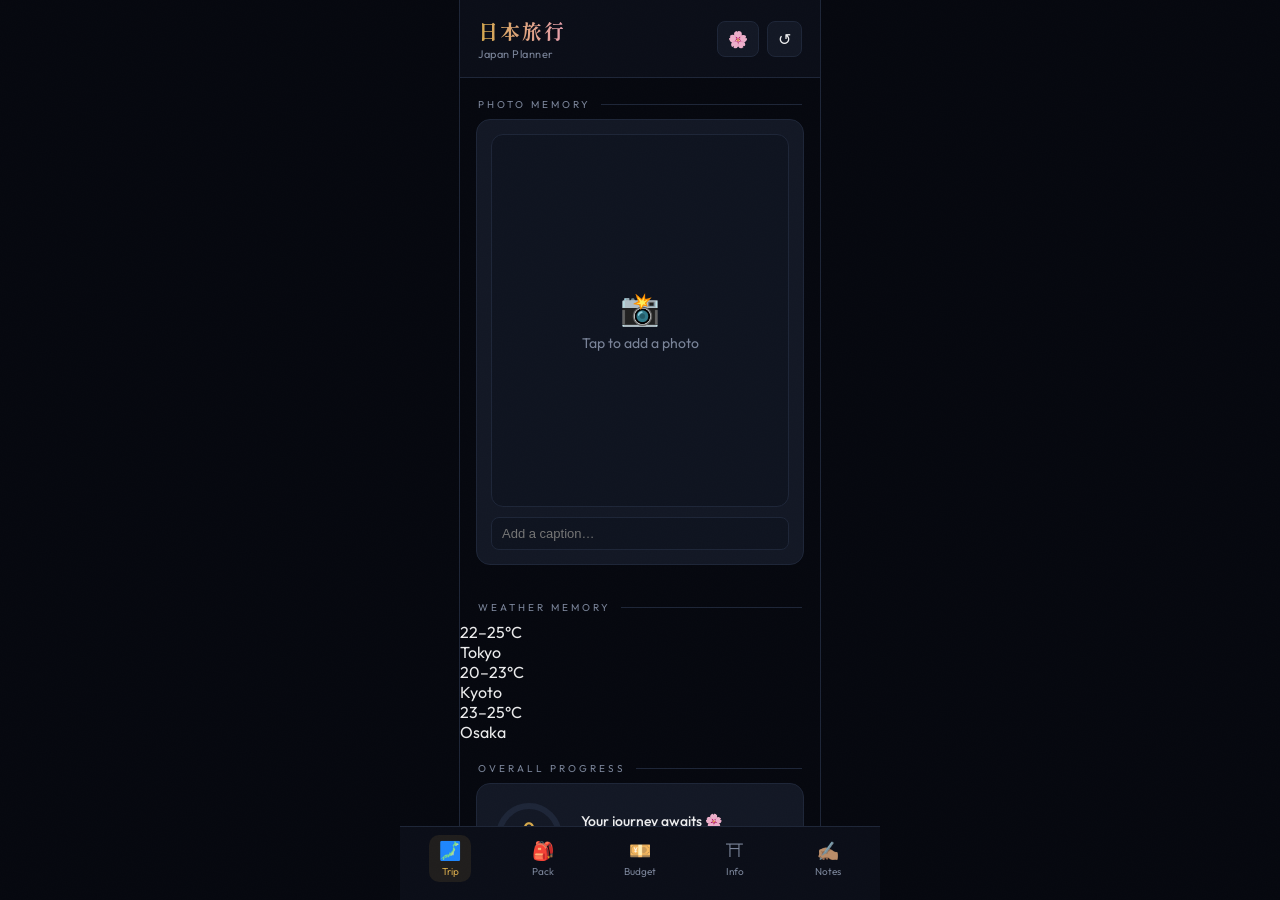
==== commit 5a7957ba: "Update index.html" ====
--- a/index.html
+++ b/index.html
@@ -119,20 +119,28 @@
 </div>
 
       <div class="slabel">Weather Memory</div>
-<div class="weather-memory-card">
-  <div class="wm-row">
-    <div class="wm-city">Tokyo</div>
-    <div class="wm-weather" id="wm-tokyo">—</div>
-  </div>
-  <div class="wm-row">
-    <div class="wm-city">Kyoto</div>
-    <div class="wm-weather" id="wm-kyoto">—</div>
-  </div>
-  <div class="wm-row">
-    <div class="wm-city">Osaka</div>
-    <div class="wm-weather" id="wm-osaka">—</div>
-  </div>
+<div class="weather-polaroids">
+
+  <div class="polaroid">
+    <div class="polaroid-icon sun drift"></div>
+    <div class="polaroid-temp">22–25°C</div>
+    <div class="polaroid-city">Tokyo</div>
+  </div>
+
+  <div class="polaroid">
+    <div class="polaroid-icon cloud drift"></div>
+    <div class="polaroid-temp">20–23°C</div>
+    <div class="polaroid-city">Kyoto</div>
+  </div>
+
+  <div class="polaroid">
+    <div class="polaroid-icon clear drift"></div>
+    <div class="polaroid-temp">23–25°C</div>
+    <div class="polaroid-city">Osaka</div>
+  </div>
+
 </div>
+
 
       <div class="slabel">Overall Progress</div>
       <div class="progress-wrap">
--- a/style.css
+++ b/style.css
@@ -185,22 +185,86 @@
 }
 .slabel::after { content: ''; flex: 1; height: 1px; background: var(--line); }
 
-/* ── COUNTDOWN ── */
-.countdown {
-  background: linear-gradient(135deg, rgba(212,168,75,0.1), rgba(232,160,176,0.05));
-  margin: 0 16px; padding: 18px;
-  border-radius: var(--radius); border: 1px solid rgba(212,168,75,0.2);
-  display: flex; align-items: center; gap: 16px;
-}
-.cd-num {
-  font-family: var(--jp); font-size: 44px; font-weight: 800;
-  color: var(--gold); line-height: 1; min-width: 60px; text-align: center;
-}
-.cd-info { flex: 1; }
-.cd-label { font-size: 11px; color: var(--mist); letter-spacing: 1px; text-transform: uppercase; margin-bottom: 3px; }
-.cd-date { font-size: 13px; font-weight: 500; }
-.cd-sub { font-size: 11px; color: var(--mist); margin-top: 3px; }
-.cd-icon { font-size: 28px; flex-shrink: 0; }
+.memory-photo-card {
+  background: var(--card2);
+  border: 1px solid var(--line);
+  border-radius: var(--radius);
+  margin: 0 16px 16px;
+  padding: 14px;
+}
+
+.memory-photo-frame {
+  width: 100%;
+  aspect-ratio: 4 / 5;
+  background: var(--card);
+  border: 1px solid var(--line);
+  border-radius: 12px;
+  overflow: hidden;
+  display: flex;
+  align-items: center;
+  justify-content: center;
+  cursor: pointer;
+}
+
+.memory-photo-frame img {
+  width: 100%;
+  height: 100%;
+  object-fit: cover;
+}
+
+.memory-photo-placeholder {
+  text-align: center;
+  color: var(--mist);
+  font-size: 14px;
+}
+
+.memory-photo-placeholder div:first-child {
+  font-size: 32px;
+  margin-bottom: 6px;
+}
+
+.memory-photo-caption {
+  margin-top: 10px;
+}
+
+.memory-photo-caption input {
+  width: 100%;
+  background: var(--card);
+  border: 1px solid var(--line);
+  border-radius: 8px;
+  padding: 8px 10px;
+  font-size: 13px;
+  color: var(--snow);
+}
+
+.weather-memory-card {
+  background: var(--card2);
+  border: 1px solid var(--line);
+  border-radius: var(--radius);
+  margin: 0 16px 16px;
+  padding: 14px;
+}
+
+.wm-row {
+  display: flex;
+  justify-content: space-between;
+  padding: 8px 0;
+  border-bottom: 1px solid var(--line);
+}
+
+.wm-row:last-child {
+  border-bottom: none;
+}
+
+.wm-city {
+  font-size: 13px;
+  color: var(--snow);
+}
+
+.wm-weather {
+  font-size: 13px;
+  color: var(--mist);
+}
 
 /* ── PROGRESS RING ── */
 .progress-wrap {
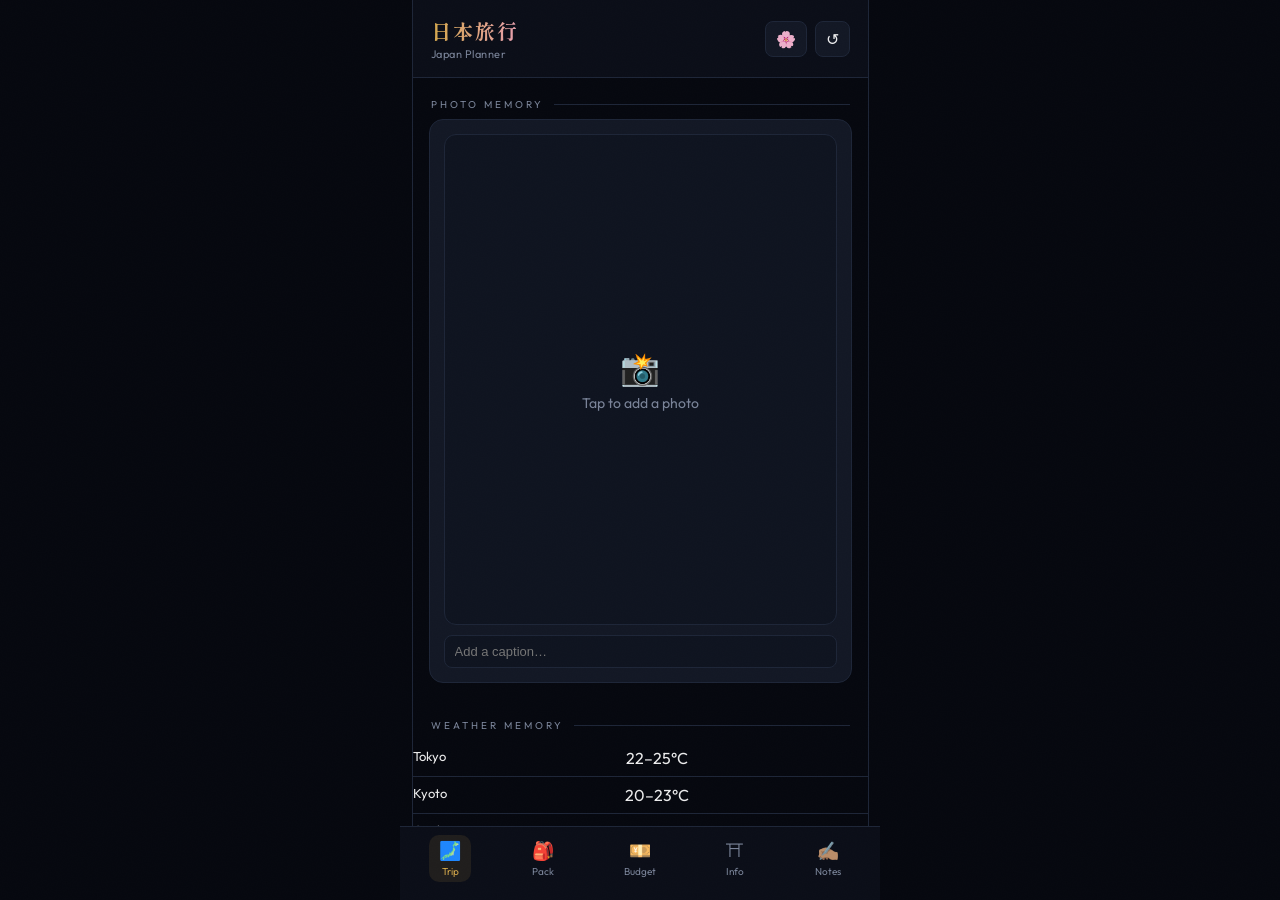
==== commit 2420085d: "Update index.html" ====
--- a/index.html
+++ b/index.html
@@ -118,28 +118,28 @@
   </div>
 </div>
 
-      <div class="slabel">Weather Memory</div>
-<div class="weather-polaroids">
-
-  <div class="polaroid">
-    <div class="polaroid-icon sun drift"></div>
-    <div class="polaroid-temp">22–25°C</div>
-    <div class="polaroid-city">Tokyo</div>
-  </div>
-
-  <div class="polaroid">
-    <div class="polaroid-icon cloud drift"></div>
-    <div class="polaroid-temp">20–23°C</div>
-    <div class="polaroid-city">Kyoto</div>
-  </div>
-
-  <div class="polaroid">
-    <div class="polaroid-icon clear drift"></div>
-    <div class="polaroid-temp">23–25°C</div>
-    <div class="polaroid-city">Osaka</div>
-  </div>
-
+     <div class="slabel">Weather Memory</div>
+
+<div class="weather-cinematic">
+  <div class="wm-row">
+    <div class="wm-city">Tokyo</div>
+    <div class="wm-temp">22–25°C</div>
+    <div class="wm-icon sun"></div>
+  </div>
+
+  <div class="wm-row">
+    <div class="wm-city">Kyoto</div>
+    <div class="wm-temp">20–23°C</div>
+    <div class="wm-icon cloud"></div>
+  </div>
+
+  <div class="wm-row">
+    <div class="wm-city">Osaka</div>
+    <div class="wm-temp">23–25°C</div>
+    <div class="wm-icon clear"></div>
+  </div>
 </div>
+
 
 
       <div class="slabel">Overall Progress</div>
--- a/style.css
+++ b/style.css
@@ -265,6 +265,81 @@
   font-size: 13px;
   color: var(--mist);
 }
+
+/* -- Weather v1 -- */
+
+.weather-polaroids {
+  display: flex;
+  gap: 12px;
+  padding: 0 16px 16px;
+  justify-content: space-between;
+}
+
+.polaroid {
+  width: 32%;
+  background: var(--card2);
+  border: 1px solid var(--line);
+  border-radius: 10px;
+  padding: 10px;
+  text-align: center;
+  position: relative;
+  box-shadow: 0 2px 4px rgba(0,0,0,0.25);
+  transform: rotate(-1deg);
+}
+
+.polaroid:nth-child(2) {
+  transform: rotate(0.5deg);
+}
+
+.polaroid:nth-child(3) {
+  transform: rotate(1.2deg);
+}
+
+.polaroid-icon {
+  width: 42px;
+  height: 42px;
+  margin: 0 auto 6px;
+  background-size: contain;
+  background-repeat: no-repeat;
+  opacity: 0.9;
+}
+
+/* ICONS */
+.polaroid-icon.sun {
+  background-image: url('data:image/svg+xml;utf8,<svg width="64" height="64" xmlns="http://www.w3.org/2000/svg"><circle cx="32" cy="32" r="14" fill="%23FFD36E"/><g stroke="%23FFD36E" stroke-width="4"><line x1="32" y1="4" x2="32" y2="16"/><line x1="32" y1="48" x2="32" y2="60"/><line x1="4" y1="32" x2="16" y2="32"/><line x1="48" y1="32" x2="60" y2="32"/><line x1="12" y1="12" x2="20" y2="20"/><line x1="44" y1="44" x2="52" y2="52"/><line x1="12" y1="52" x2="20" y2="44"/><line x1="44" y1="20" x2="52" y2="12"/></g></svg>');
+}
+
+.polaroid-icon.cloud {
+  background-image: url('data:image/svg+xml;utf8,<svg width="64" height="64" xmlns="http://www.w3.org/2000/svg"><ellipse cx="32" cy="38" rx="20" ry="12" fill="%23C7C7C7"/><ellipse cx="22" cy="34" rx="14" ry="10" fill="%23D8D8D8"/><ellipse cx="42" cy="34" rx="14" ry="10" fill="%23D8D8D8"/></svg>');
+}
+
+.polaroid-icon.clear {
+  background-image: url('data:image/svg+xml;utf8,<svg width="64" height="64" xmlns="http://www.w3.org/2000/svg"><circle cx="32" cy="32" r="14" fill="%23FFE9A8"/></svg>');
+}
+
+/* TEXT */
+.polaroid-temp {
+  font-size: 13px;
+  color: var(--snow);
+  margin-bottom: 4px;
+}
+
+.polaroid-city {
+  font-size: 12px;
+  color: var(--mist);
+}
+
+/* ANIMATION: Gentle Drift */
+.drift {
+  animation: driftAnim 6s ease-in-out infinite;
+}
+
+@keyframes driftAnim {
+  0%   { transform: translateX(0px) rotate(0deg); }
+  50%  { transform: translateX(4px) rotate(1deg); }
+  100% { transform: translateX(0px) rotate(0deg); }
+}
+
 
 /* ── PROGRESS RING ── */
 .progress-wrap {
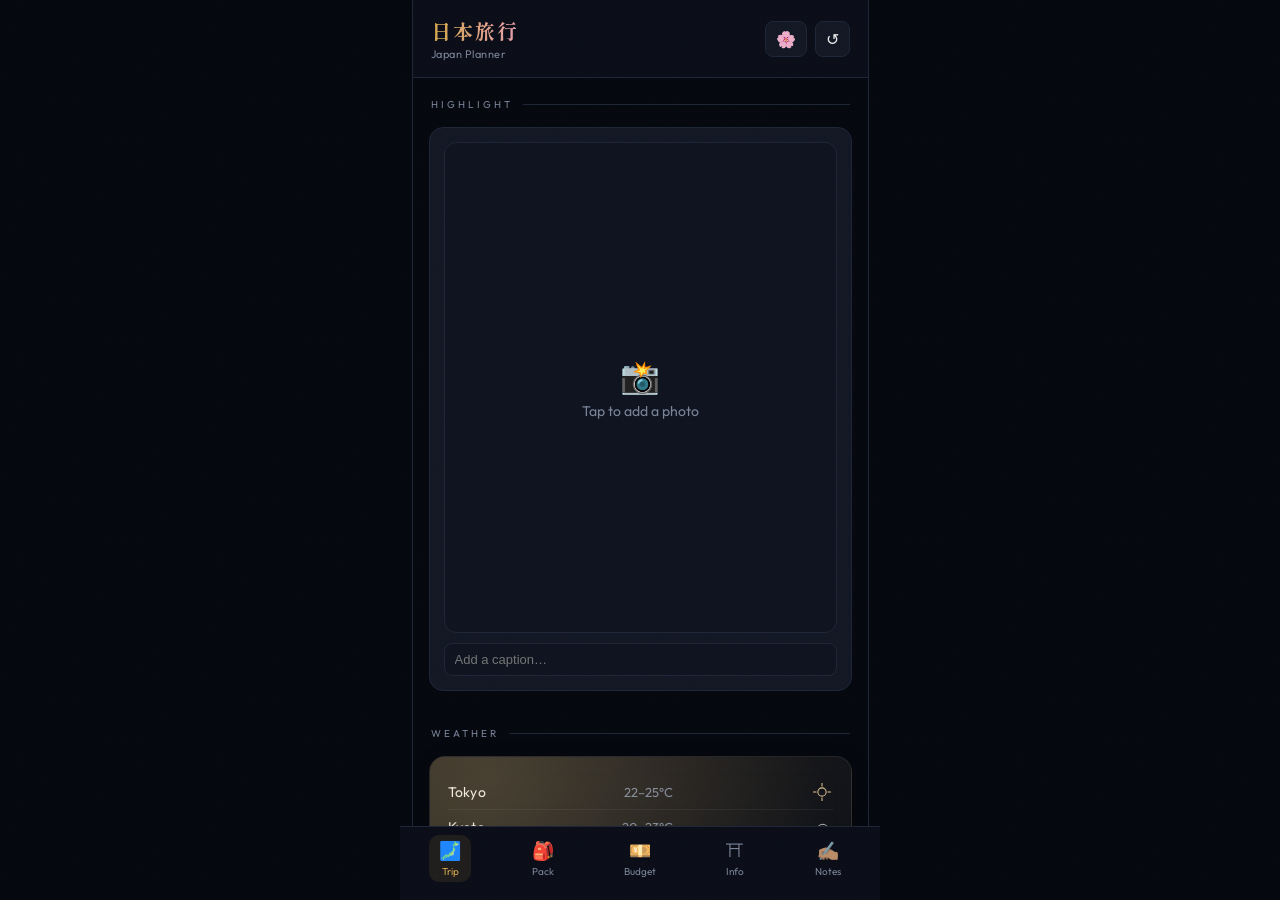
==== commit 3fab3c33: "Update index.html" ====
--- a/index.html
+++ b/index.html
@@ -68,7 +68,6 @@
     </svg>
 
     <div class="splash-title">日本旅行</div>
-    <div class="splash-sub">Japan Travel Planner</div>
 
     <div class="splash-dots">
       <div class="splash-dot"></div>
@@ -103,7 +102,7 @@
     <!-- TRIP VIEW -->
     <div class="view active" id="view-trip">
 
-      <div class="slabel">Photo Memory</div>
+      <div class="slabel">Highlight</div>
 <div class="memory-photo-card">
   <div class="memory-photo-frame" id="memory-photo-frame">
     <img id="memory-photo-img" src="" alt="Trip Memory" style="display:none;">
@@ -118,7 +117,7 @@
   </div>
 </div>
 
-     <div class="slabel">Weather Memory</div>
+     <div class="slabel">Weather</div>
 
 <div class="weather-cinematic">
   <div class="wm-row">
--- a/style.css
+++ b/style.css
@@ -266,43 +266,117 @@
   color: var(--mist);
 }
 
-/* -- Weather v1 -- */
-
-.weather-polaroids {
+.slabel + div {
+  margin-top: 8px;
+}
+
+/* CINEMATIC WEATHER MEMORY */
+.weather-cinematic {
+  margin: 0 16px 18px;
+  padding: 18px;
+  border-radius: 16px;
+  background: linear-gradient(
+      135deg,
+      rgba(255, 215, 130, 0.12),
+      rgba(255, 255, 255, 0.04)
+  );
+  backdrop-filter: blur(14px);
+  border: 1px solid rgba(255, 255, 255, 0.08);
+  box-shadow: 0 4px 18px rgba(0,0,0,0.25);
+  position: relative;
+  overflow: hidden;
+}
+
+/* Subtle drifting shimmer */
+.weather-cinematic::before {
+  content: "";
+  position: absolute;
+  top: -40%;
+  left: -40%;
+  width: 180%;
+  height: 180%;
+  background: radial-gradient(
+    circle at 30% 30%,
+    rgba(255, 220, 150, 0.18),
+    transparent 60%
+  );
+  animation: shimmerMove 14s ease-in-out infinite;
+  pointer-events: none;
+}
+
+@keyframes shimmerMove {
+  0%   { transform: translate(0,0); }
+  50%  { transform: translate(12px, 18px); }
+  100% { transform: translate(0,0); }
+}
+
+.wm-row {
   display: flex;
-  gap: 12px;
-  padding: 0 16px 16px;
   justify-content: space-between;
-}
-
-.polaroid {
-  width: 32%;
-  background: var(--card2);
-  border: 1px solid var(--line);
-  border-radius: 10px;
-  padding: 10px;
-  text-align: center;
-  position: relative;
-  box-shadow: 0 2px 4px rgba(0,0,0,0.25);
-  transform: rotate(-1deg);
-}
-
-.polaroid:nth-child(2) {
-  transform: rotate(0.5deg);
-}
-
-.polaroid:nth-child(3) {
-  transform: rotate(1.2deg);
-}
-
-.polaroid-icon {
-  width: 42px;
-  height: 42px;
-  margin: 0 auto 6px;
+  align-items: center;
+  padding: 6px 0;
+  border-bottom: 1px solid rgba(255,255,255,0.06);
+}
+
+.wm-row:last-child {
+  border-bottom: none;
+}
+
+.wm-city {
+  font-size: 14px;
+  color: var(--snow);
+  letter-spacing: 0.3px;
+}
+
+.wm-temp {
+  font-size: 13px;
+  color: var(--mist);
+}
+
+/* ICONS — minimalist line glyphs */
+.wm-icon {
+  width: 22px;
+  height: 22px;
   background-size: contain;
   background-repeat: no-repeat;
-  opacity: 0.9;
-}
+  opacity: 0.85;
+  animation: iconFloat 6s ease-in-out infinite;
+}
+
+@keyframes iconFloat {
+  0%   { transform: translateY(0px); }
+  50%  { transform: translateY(-3px); }
+  100% { transform: translateY(0px); }
+}
+
+/* SVG ICONS */
+.wm-icon.sun {
+  background-image: url('data:image/svg+xml;utf8,\
+<svg width="64" height="64" xmlns="http://www.w3.org/2000/svg">\
+<circle cx="32" cy="32" r="12" stroke="%23FFDFA8" stroke-width="3" fill="none"/>\
+<g stroke="%23FFDFA8" stroke-width="3">\
+<line x1="32" y1="6" x2="32" y2="16"/>\
+<line x1="32" y1="48" x2="32" y2="58"/>\
+<line x1="6" y1="32" x2="16" y2="32"/>\
+<line x1="48" y1="32" x2="58" y2="32"/>\
+</g></svg>');
+}
+
+.wm-icon.cloud {
+  background-image: url('data:image/svg+xml;utf8,\
+<svg width="64" height="64" xmlns="http://www.w3.org/2000/svg">\
+<path d="M20 38c0-8 6-14 14-14s14 6 14 14" stroke="%23D8D8D8" stroke-width="3" fill="none"/>\
+<path d="M14 38h36" stroke="%23C7C7C7" stroke-width="3"/>\
+</svg>');
+}
+
+.wm-icon.clear {
+  background-image: url('data:image/svg+xml;utf8,\
+<svg width="64" height="64" xmlns="http://www.w3.org/2000/svg">\
+<circle cx="32" cy="32" r="10" stroke="%23FFE9A8" stroke-width="3" fill="none"/>\
+</svg>');
+}
+
 
 /* ICONS */
 .polaroid-icon.sun {
@@ -735,21 +809,46 @@
 /* ── PETALS ── */
 .petal {
   position: fixed;
-  top: -20px;
-  width: 14px;
-  height: 22px;
-  background: #ffd6e8;
-  border-radius: 70% 70% 100% 100%;
-  transform-origin: center;
-  opacity: 0.9;
+  top: -10px;
+  width: var(--size);
+  height: var(--size);
+  background-image: url('data:image/svg+xml;utf8,\
+<svg width="64" height="64" xmlns="http://www.w3.org/2000/svg">\
+<path d="M32 6c-8 10-22 16-18 30 4 14 18 16 24 10 6-6 10-20 4-30-4-6-6-8-10-10z" fill="%23ffb7c5"/>\
+</svg>');
+  background-size: cover;
+  opacity: var(--opacity);
   pointer-events: none;
-  animation: fall linear forwards;
-  z-index: 2147483647;
-}
-
+  z-index: 9999;
+
+  animation:
+    fall var(--fall) linear forwards,
+    sway var(--sway) ease-in-out infinite,
+    petalSpin var(--spin) linear infinite;
+}
+
+/* CURVED FALL PATH */
 @keyframes fall {
-  to { transform: translateY(110vh) rotate(480deg); opacity: 0; }
-}
+  0%   { transform: translateX(0) translateY(0); }
+  30%  { transform: translateX(var(--drift1)) translateY(30vh); }
+  60%  { transform: translateX(var(--drift2)) translateY(60vh); }
+  100% { transform: translateX(var(--drift3)) translateY(110vh); }
+}
+
+/* SIDE-TO-SIDE SWAY */
+@keyframes sway {
+  0%   { margin-left: 0px; }
+  50%  { margin-left: 12px; }
+  100% { margin-left: 0px; }
+}
+
+/* TUMBLE ROTATION */
+@keyframes petalSpin {
+  0%   { transform: rotateX(0deg) rotateY(0deg) rotateZ(0deg); }
+  50%  { transform: rotateX(180deg) rotateY(90deg) rotateZ(45deg); }
+  100% { transform: rotateX(360deg) rotateY(180deg) rotateZ(90deg); }
+}
+
 
 /* ── EDIT MODAL ── */
 .edit-modal {
